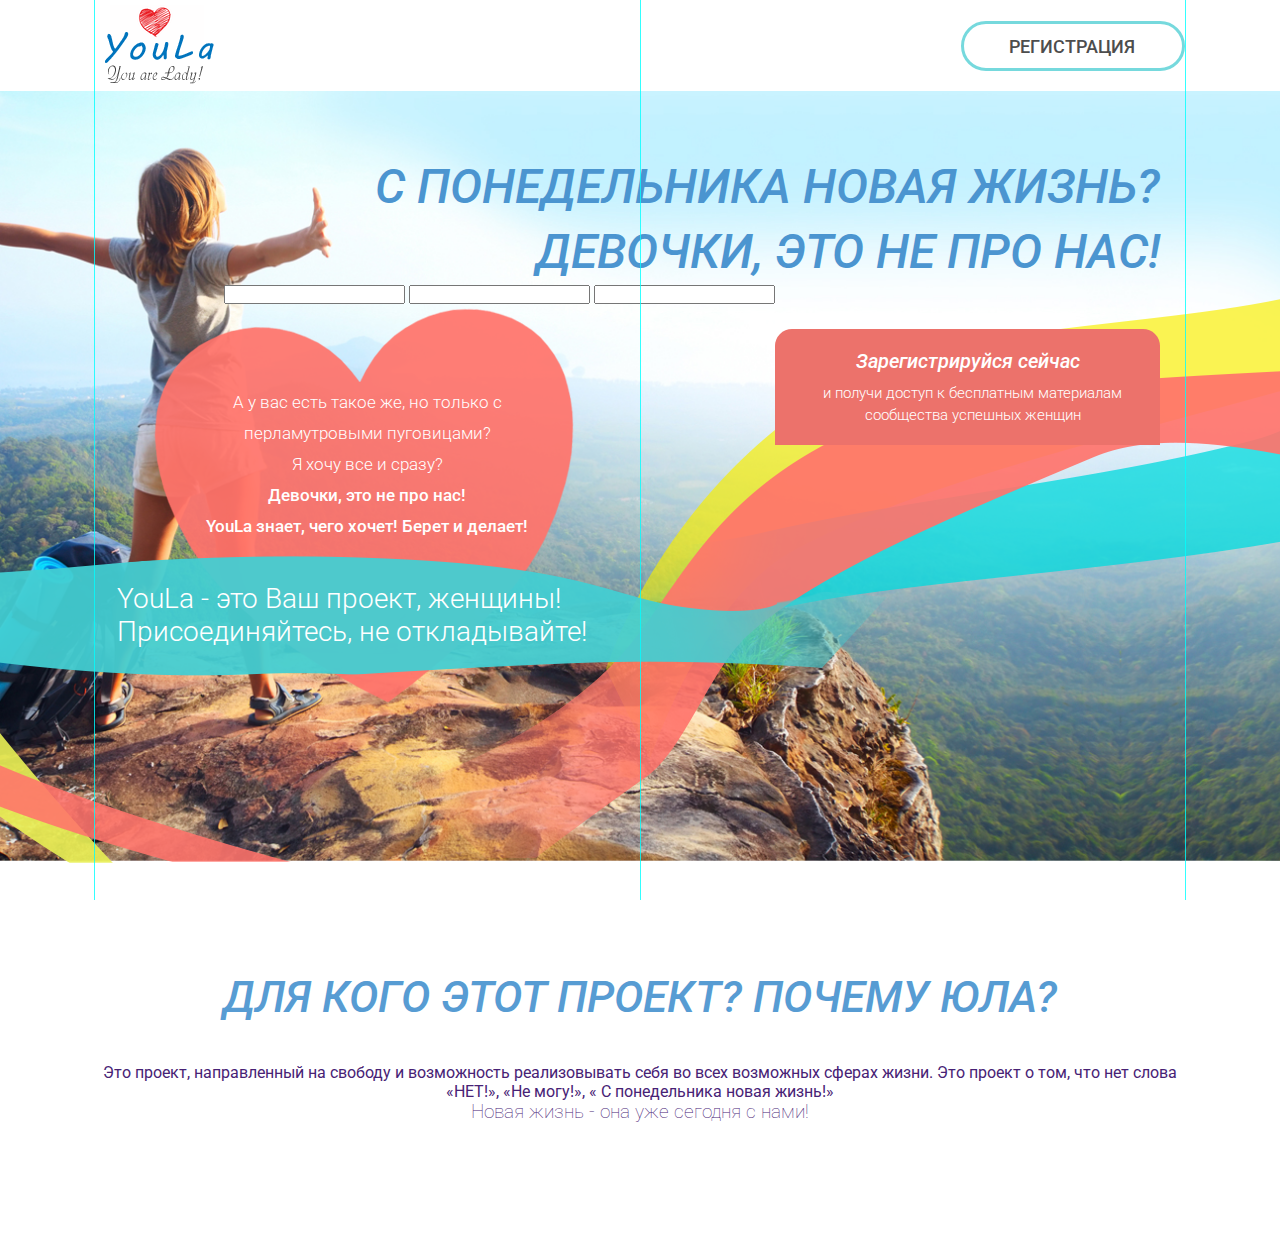
==== index.html @ 0decae71 "Merge branch 'master' of github.com:mikhkita/youla-land" ====
<!DOCTYPE html>
<html>
<head>
	<title></title>
	<meta name="keywords" content=''>
	<meta name="description" content=''>

	<meta http-equiv="Content-Type" content="text/html; charset=utf-8">
	<meta name="viewport" content="width=device-width,minimum-scale=1,maximum-scale=1">
	<link rel="stylesheet" href="css/reset.css" type="text/css">
	<link rel="stylesheet" href="css/jquery.fancybox.css" type="text/css">
	<link rel="stylesheet" href="css/KitAnimate.css" type="text/css">
	<link href='http://fonts.googleapis.com/css?family=Roboto:400italic,700italic,300,700,300italic,400&subset=cyrillic,latin' rel='stylesheet' type='text/css'>
	<link rel="stylesheet" href="css/layout.css" type="text/css">
	<link rel="icon" type="image/vnd.microsoft.icon" href="favicon.ico">

	<meta name="viewport" content="width=1000">

	<script type="text/javascript" src="js/jquery-2.1.1.min.js"></script>
	<script type="text/javascript" src="js/jquery.fancybox.js"></script>
	<script type="text/javascript" src="js/jssor.js"></script>
	<script type="text/javascript" src="js/jssor.slider.js"></script>
	<script type="text/javascript" src="js/TweenMax.min.js"></script>
	<script type="text/javascript" src="js/swipe.js"></script>
	<script type="text/javascript" src="js/carousel.lite.js"></script>
	<script type="text/javascript" src="js/css3-mediaqueries.js"></script>
	<script type="text/javascript" src="js/jquery.maskedinput.min.js"></script>
	<script type="text/javascript" src="js/jquery.validate.min.js"></script>
	<script type="text/javascript" src="js/KitProgress.js"></script>
	<script type="text/javascript" src="js/KitAnimate.js"></script>
	<script type="text/javascript" src="js/device.js"></script>
	<script type="text/javascript" src="js/KitSend.js"></script>
	<script type="text/javascript" src="js/main.js"></script>

</head>
<body>
	<ul class="ps-lines">
		<li class="v" style="margin-left:-546px"></li>
		<li class="v" style="margin-left:545px"></li>
		<li class="v" ></li>
	</ul>
	<div class="b b-0">
		<div class="b-block clearfix">
			<img class="logo left" src="i/logo.png">	
			<a class="button right" href="#">Регистрация</a>			
		</div>
	</div>
	<div class="b b-1">
		<div class="b-block">
			<div class="image">
				<div class="heart">
					<p>
						А у вас есть такое же, но только с 
						перламутровыми пуговицами? <br>
						Я хочу все и сразу? <br>
						<span>Девочки, это не про нас! <br>
						YouLa знает, чего хочет! Берет и делает!</span>
					</p>	
				</div>
				<div class="blue-left clearfix">					
					<h3 class="right">YouLa - это Ваш проект, женщины!
					Присоединяйтесь, не откладывайте!</h3>
				</div>
				<div class="yellow-left"></div>
				<div class="red-left"></div>
				<div class="yellow-right"></div>
				<div class="red-right"></div>
				<div class="blue-right"></div>
			</div>	
			<div class="clearfix context">
				<h2 class="right">С понедельника новая жизнь? 
					Девочки, это не про нас!</h2>
				<div class="reg-head right">
					<h3>Зарегистрируйся сейчас</h3>
					<p>и получи доступ к бесплатным материалам сообщества успешных женщин</p>
				</div>
				<div class="reg-form right">
					<input type="text" plaseholder="">					
					<input type="text" plaseholder="">
					<input type="text" plaseholder="">					
				</div>
			</div>		
		</div>
	</div>
	<div class="b b-2">
		<div class="b-block">
			<h2>Для кого этот проект? Почему Юла?</h2>
			<p>Это проект, направленный на свободу и возможность 
			   реализовывать себя во всех возможных сферах жизни. 
			   Это проект о том, что нет слова «НЕТ!», «Не могу!», 
			   « С понедельника новая жизнь!»
			</p>
			<h3>Новая жизнь - она уже сегодня с нами!</h3>
		</div>
	</div>
	<div class="b b-3">
		<div class="b-block">
			
		</div>
	</div>
	<div class="b b-4">
		<div class="b-block">
			
		</div>
	</div>
	<div class="b b-5">
		<div class="b-block">
			
		</div>
	</div>
	<div class="b b-6">
		<div class="b-block">
			
		</div>
	</div>
	<div class="b b-7">
		<div class="b-block">
			
		</div>
	</div>
	<div class="b b-8">
		<div class="b-block">
			
		</div>
	</div>
	<div class="b b-9">
		<div class="b-block">
			
		</div>
	</div>
<div style="display:none;">
	<div id="b-popup-1">
			<div class="for_all b-popup" >
				<h3>Оставьте заявку</h3>
				<h4>и наши специалисты<br>свяжутся с Вами в ближайшее время</h4>
				<form action="kitsend.php" method="POST" id="b-form-1" data-block="#b-popup-1">
					<div class="b-popup-form">
						<label for="name">Введите Ваше имя</label>
						<input type="text" id="name" name="name" required/>
						<label for="tel">Введите Ваш номер телефона</label>
						<input type="text" id="tel" name="phone" required/>
						<input type="hidden" name="subject" value="Заказ"/>
						<input type="submit" class="ajax b-orange-butt" value="Заказать">
					</div>
				</form>
			</div>
		</div>
		<div id="b-popup-2">
			<div class="b-thanks b-popup">
				<h3>Спасибо!</h3>
				<h4>Ваша заявка успешно отправлена.<br/>Наш менеджер свяжется с Вами в течение часа.</h4>
				<input type="submit" class="b-orange-butt" onclick="$.fancybox.close(); return false;" value="Закрыть">
			</div>
		</div>
		<div id="b-popup-error">
			<div class="b-thanks b-popup">
				<h3>Ошибка отправки!</h3>
				<h4>Приносим свои извинения. Пожалуйста, попробуйте отправить Вашу заявку позже.</h4>
				<input type="submit" class="b-orange-butt" onclick="$.fancybox.close(); return false;" value="Закрыть">
			</div>
		</div>
	</div>
</body>
</html>
---- css/KitAnimate.css ----
.fadeRight,
.fadeLeft,
.fadeIn,
.fadeDown{
	-webkit-transition: all 800ms ease-out;
	   -moz-transition: all 800ms ease-out;
	    -ms-transition: all 800ms ease-out;
	   	 -o-transition: all 800ms ease-out;
			transition: all 800ms ease-out;
}

.fadeRight{
	-webkit-transform: translateX(100px);
	   -moz-transform: translateX(100px);
    	-ms-transform: translateX(100px);
    	 -o-transform: translateX(100px); 
    		transform: translateX(100px);
   	opacity: 0;
}
	.fadeRight-show{
		-webkit-transform: translateX(0px);
		   -moz-transform: translateX(0px);
	    	-ms-transform: translateX(0px);
	    	 -o-transform: translateX(0px); 
	    		transform: translateX(0px);
	    opacity: 1;
	}
.fadeLeft{
	-webkit-transform: translateX(-100px);
	   -moz-transform: translateX(-100px);
    	-ms-transform: translateX(-100px);
    	 -o-transform: translateX(-100px); 
    		transform: translateX(-100px);
   	opacity: 0;
}
	.fadeLeft-show{
		-webkit-transform: translateX(0px);
		   -moz-transform: translateX(0px);
	    	-ms-transform: translateX(0px);
	    	 -o-transform: translateX(0px); 
	    		transform: translateX(0px);
	    opacity: 1;
	}
.fadeDown{
	-webkit-transform: translateY(50px);
	   -moz-transform: translateY(50px);
    	-ms-transform: translateY(50px);
    	 -o-transform: translateY(50px); 
    		transform: translateY(50px);
   	opacity: 0;
}
	.fadeDown-show{
		-webkit-transform: translateY(0px);
		   -moz-transform: translateY(0px);
	    	-ms-transform: translateY(0px);
	    	 -o-transform: translateY(0px); 
	    		transform: translateY(0px);
	    opacity: 1;
	}	
.fadeIn{
   	opacity: 0;
}
	.fadeIn-show{
	    opacity: 1;
	}
.scale{
	-webkit-transition: all 1800ms ease-out;
	   -moz-transition: all 1800ms ease-out;
	    -ms-transition: all 1800ms ease-out;
	   	 -o-transition: all 1800ms ease-out;
			transition: all 1800ms ease-out;
	-webkit-transform: scale(0);
	   -moz-transform: scale(0);
    	-ms-transform: scale(0);
    	 -o-transform: scale(0); 
    		transform: scale(0);
    opacity: 0;
}
	.scale-show{
		-webkit-transform: scale(1);
		   -moz-transform: scale(1);
	    	-ms-transform: scale(1);
	    	 -o-transform: scale(1); 
	    		transform: scale(1);
	    opacity: 1;
	}


/*Кастомные анимации*/
.procAnim-1 .b-proc-high,
.procAnim-2 .b-proc-high,
.procAnim-3 .b-proc-high{
	-webkit-transition: all 1000ms linear;
	   -moz-transition: all 1000ms linear;
	    -ms-transition: all 1000ms linear;
	   	 -o-transition: all 1000ms linear;
			transition: all 1000ms linear;
}
.procAnim-1 .b-proc-high{
	height: 0px;
}
	.procAnim-1-show .b-proc-high{
		height: 80px;
	}
.procAnim-2 .b-proc-high{
	height: 0px;
}
	.procAnim-2-show .b-proc-high{
		height: 120px;
	}
.procAnim-3 .b-proc-high{
	height: 0px;
}
	.procAnim-3-show .b-proc-high{
		height: 210px;
	}
---- css/layout.css ----
html,
body {
	position: relative;
}
body {
	min-width: 1100px;
	text-align: center;
	font-family: 'Roboto';
	overflow-x: hidden;
	color: #472275;
}
a{
	text-decoration: none;
	color: #472275;
}
li{
	list-style: none;
}
h1,h2,h3,h4,h5,h6{
	font-weight: 100;
}
label.error{
	display: none !important;
}
input.error,textarea.error{
	background-color: #FFCECE !important;
	box-shadow: 0 1px 2px rgba(180, 14, 14, 0.57);
}
.ps-lines{

}
	.ps-lines li.v{
		position: fixed;
		left: 50%;
		height: 100%;
		width: 1px;
		top: 0px;
		background-color: #00ffff;
		opacity: 0.8;
		z-index: 9999;
	}
	.ps-lines li.g{
		position: absolute;
		left: 0px;
		width: 100%;
		height: 1px;
		background-color: #00ffff;
		opacity: 0.8;
		z-index: 9999;
	}
.fancybox-inner{
	overflow: visible !important;
}
.bold{
	font-family: 'PFM';
}
.underline{
	text-decoration: underline;
}
.white{
	color: #FFF;
}
.b{
	position: relative;
}
.b-block{
	position: relative;
	width: 1090px;
	display: inline-block;

}
.b-absolute{
	position: absolute;
	top: 0px;
	left: 50%;
	margin-left: -500px;
}
input::-webkit-input-placeholder {
	color: #434343;
}
input:-moz-placeholder {
	color: #434343;
}
.b-orange-butt{

}
	.b-orange-butt:hover{
		
	}

.b-0{
	position: relative;
}
	
	.b-0 .logo{
  		padding: 5px 5px 3px 10px;
	}

	.b-0 a{
		border: 3px solid #76d9dd;
		margin-top: 21px;	
		font-family: "Roboto";
		color: #4d4d4d;
	}

	.button{
		text-transform: uppercase;
		font-size: 18px;
		font-weight: 500;
		border-radius: 45px;
		display: inline-block;		
		padding: 12px 47px 11px 45px;

	}

.b-1{
	position: relative;
	background: url('../i/back-1.jpg') 50%;
	background-size: cover;
	min-height: 770px;
}

	.b-1 .image{
		position: relative;
	}

		.b-1 .image .heart{
			background-image: url("../i/heart.png");
			width: 421px;
			height: 395px;
			position: absolute;
	  		left: 58px;
	  		top: 202px;
	  		z-index: 10;
		}

			.b-1 .image .heart p{
				margin-top: 79px;
	  			margin-left: 49px;
				font-family: "Roboto";
				font-weight: 300;
				font-size: 17px;
				text-align: center;
				width: 330px;
				color: #ffffff;
				line-height: 31px;
			}
	
			.b-1 .image .heart span{
				font-weight: 500;
			}


		.b-1 .image .blue-left{
			background-image: url('../i/b-1/blue-1.png');
			width: 1212px;
			height: 154px;
			position: absolute;
  			left: -420px;
  			top: 416px;
  			z-index: 100;
		}

			.b-1 .image .blue-left h3{
				font-family: "Roboto";
				font-size: 28px;
				font-weight: 300;
				color: #fff;
				text-align: left;
				margin-top: 60px;
				margin-right: 280px;
				width: 490px;
			}

		.b-1 .image .yellow-left{
			background-image: url('../i/b-1/yellow-1.png');
			position: absolute;
			width: 437px;
			height: 468px;
			top: 289px;
  			left: -419px;
  			z-index: 150;
		}

		.b-1 .image .red-left{
			background-image: url('../i/b-1/red-1.png');
			position: absolute;
			width: 615px;
			height: 356px;
			z-index: 200;
			top: 400px;
  			left: -419px;
		}

		.b-1 .image .yellow-right{
			background-image: url('../i/b-1/yellow-2.png');
			position: absolute;
			width: 996px;
			height: 648px;
			top: 5px;
  			left: 511px;
  			z-index: 20;
		}

		.b-1 .image .red-right{
			background-image: url('../i/b-1/red-2.png');
			position: absolute;
			width: 1192px;
			height: 524px;
			z-index: 30;
  			top: 228px;
  			left: 316px;
		}

		.b-1 .image .blue-right{
			background-image: url('../i/b-1/blue-2.png');
			position: absolute;
			width: 1070px;
			height: 313px;
  			left: 432px;
  			top: 200px;
  			z-index: 25;
		}

	.b-1 .context{
		z-index: 1000;
		position: absolute;
		width: 1080px;
	}

		.b-1 .context h2{
			font-family: "Roboto";
			font-style: italic;
			font-weight: 500;
			font-size: 48px;
			text-transform: uppercase;
			margin-top: 48px;
			margin-right: 15px;
			line-height: 65px;
			width: 795px;
			color: #4b95d0;
			text-align: right;
		}

	.b-1 .reg-head{
		width: 385px;
		margin-top: 45px;
		text-align: center;
		margin-right: 15px;
		border-radius: 17px 17px 0px 0px;
		background-color: #ec726b;
	}

		.b-1 .reg-head h3{
			font-family: "Roboto";
			font-weight: 500;
			font-style: italic;
			font-size: 20px;
			margin-top: 20px;
			margin-bottom: 9px;
			color: #fff;
		}

		.b-1 .reg-head p{
			font-family: "Roboto";
			font-size: 15px;
			font-weight: 300;
			line-height: 22px;
			text-align: center;
			width: 335px;
			margin-left: 30px;
			margin-bottom: 19px;
			color: #fff;
		}
	

.b-2{
	text-align: center;
}

	.b-2 h2{
		margin-top: 110px;
		margin-bottom: 40px;
		font-size: 44px;
		font-family: "Roboto";
		font-style: italic;
		font-weight: 500;
		color: #579cd3;
		text-transform: uppercase;
	}
	
@media screen and (max-width: 1250px){
	
}
@media screen and (max-width: 1020px){

}
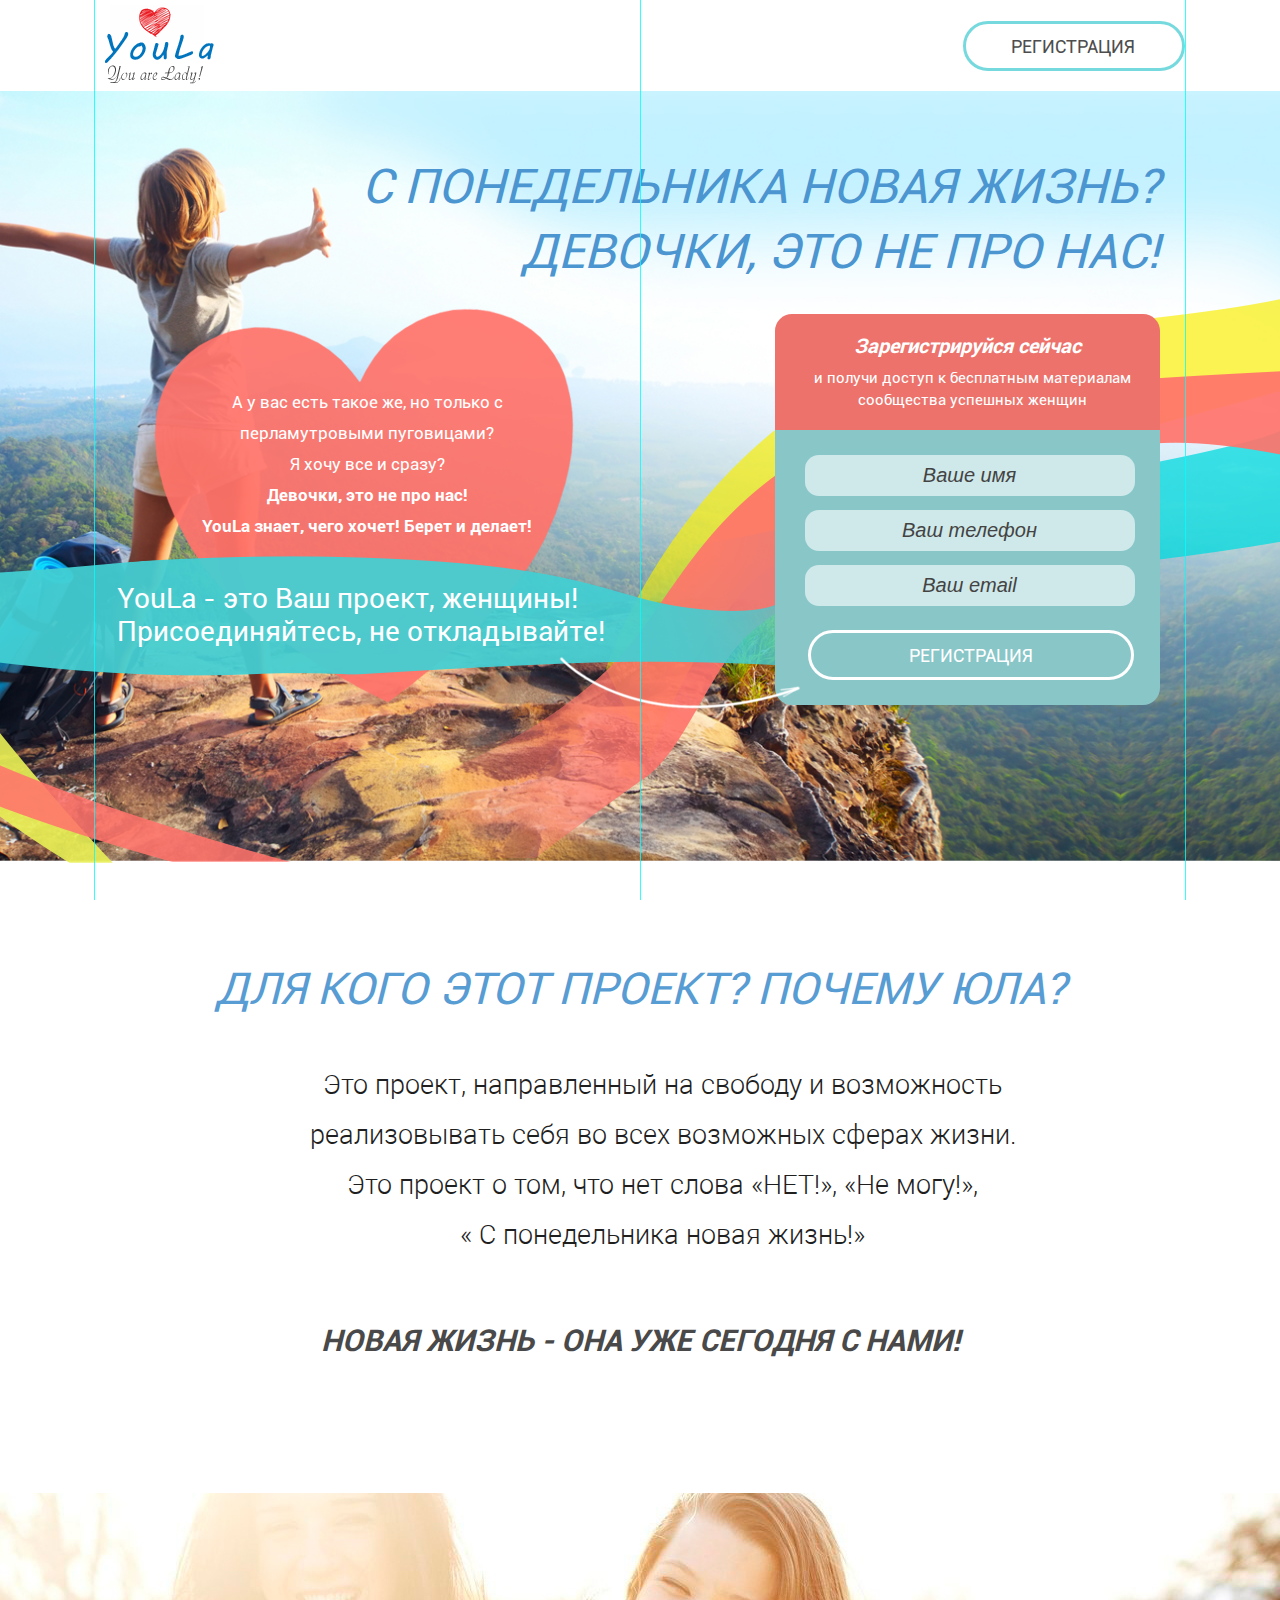
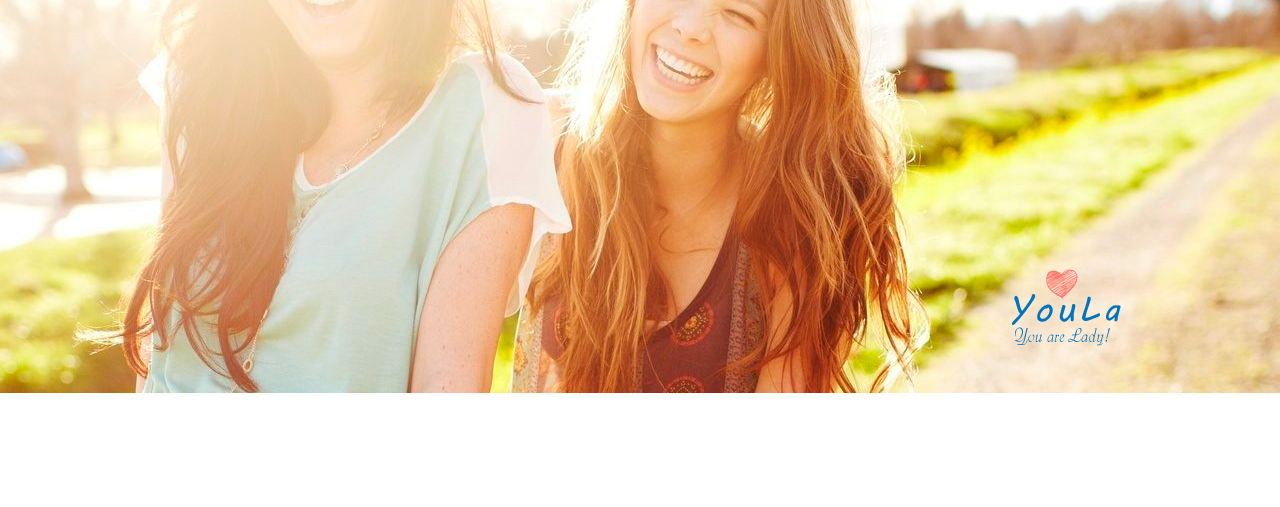
==== commit fe3925de: "1-2 block" ====
--- a/index.html
+++ b/index.html
@@ -70,14 +70,18 @@
 			<div class="clearfix context">
 				<h2 class="right">С понедельника новая жизнь? 
 					Девочки, это не про нас!</h2>
-				<div class="reg-head right">
-					<h3>Зарегистрируйся сейчас</h3>
-					<p>и получи доступ к бесплатным материалам сообщества успешных женщин</p>
-				</div>
-				<div class="reg-form right">
-					<input type="text" plaseholder="">					
-					<input type="text" plaseholder="">
-					<input type="text" plaseholder="">					
+				<div class="right">
+					<div class="reg-head">
+						<h3>Зарегистрируйся сейчас</h3>
+						<p>и получи доступ к бесплатным материалам сообщества успешных женщин</p>
+					</div>
+					<div class="reg-form">
+						<input type="text" placeholder="Ваше имя">					
+						<input type="text" placeholder="Ваш телефон">
+						<input type="text" placeholder="Ваш email">
+						<a class="button" href="#">Регистрация</a>					
+					</div>
+					<img class="arrow righr" src="i/arrow-1.png">
 				</div>
 			</div>		
 		</div>
@@ -87,15 +91,15 @@
 			<h2>Для кого этот проект? Почему Юла?</h2>
 			<p>Это проект, направленный на свободу и возможность 
 			   реализовывать себя во всех возможных сферах жизни. 
-			   Это проект о том, что нет слова «НЕТ!», «Не могу!», 
+			   Это проект о том, что нет слова «НЕТ!», «Не могу!», <br>
 			   « С понедельника новая жизнь!»
 			</p>
 			<h3>Новая жизнь - она уже сегодня с нами!</h3>
 		</div>
 	</div>
 	<div class="b b-3">
-		<div class="b-block">
-			
+		<div class="b-block clearfix">
+			<img class="right" src="i/logo_mod.png">
 		</div>
 	</div>
 	<div class="b b-4">
--- a/css/layout.css
+++ b/css/layout.css
@@ -1,3 +1,40 @@
+
+
+@font-face {
+    font-family: 'roboto-bold';
+    src: url('../fonts/roboto-bold.eot');
+    src: url('../fonts/roboto-bold.eot?#iefix') format('embedded-opentype'),
+         url('../fonts/roboto-bold.woff2') format('woff2'),
+         url('../fonts/roboto-bold.woff') format('woff'),
+         url('../fonts/roboto-bold.ttf') format('truetype'),
+         url('../fonts/roboto-bold.svg#roboto-bold') format('svg');
+    font-weight: normal;
+    font-style: normal;
+}
+
+@font-face {
+    font-family: 'roboto-light';
+    src: url('../fonts/roboto-light.eot');
+    src: url('../fonts/roboto-light.eot?#iefix') format('embedded-opentype'),
+         url('../fonts/roboto-light.woff2') format('woff2'),
+         url('../fonts/roboto-light.woff') format('woff'),
+         url('../fonts/roboto-light.ttf') format('truetype'),
+         url('../fonts/roboto-light.svg#roboto-light') format('svg');
+    font-weight: normal;
+    font-style: normal;
+}
+
+@font-face {
+    font-family: 'roboto-regular';
+    src: url('../fonts/roboto-regular.eot');
+    src: url('../fonts/roboto-regular.eot?#iefix') format('embedded-opentype'),
+         url('../fonts/roboto-regular.woff2') format('woff2'),
+         url('../fonts/roboto-regular.woff') format('woff'),
+         url('../fonts/roboto-regular.ttf') format('truetype'),
+         url('../fonts/roboto-regular.svg#roboto-regular') format('svg');
+    font-weight: normal;
+    font-style: normal;
+}
 
 html,
 body {
@@ -6,7 +43,7 @@
 body {
 	min-width: 1100px;
 	text-align: center;
-	font-family: 'Roboto';
+	font-family: 'roboto-regular';
 	overflow-x: hidden;
 	color: #472275;
 }
@@ -53,7 +90,7 @@
 	overflow: visible !important;
 }
 .bold{
-	font-family: 'PFM';
+	font-family: 'roboto-bold';
 }
 .underline{
 	text-decoration: underline;
@@ -100,14 +137,21 @@
 	.b-0 a{
 		border: 3px solid #76d9dd;
 		margin-top: 21px;	
-		font-family: "Roboto";
 		color: #4d4d4d;
+	}
+
+	.b-0 a:hover{
+		border: 3px solid #a272b8;
+		color: #a272b8;
+	}
+
+	.b-0 a:active{
+		margin-top: 23px;
 	}
 
 	.button{
 		text-transform: uppercase;
 		font-size: 18px;
-		font-weight: 500;
 		border-radius: 45px;
 		display: inline-block;		
 		padding: 12px 47px 11px 45px;
@@ -138,8 +182,6 @@
 			.b-1 .image .heart p{
 				margin-top: 79px;
 	  			margin-left: 49px;
-				font-family: "Roboto";
-				font-weight: 300;
 				font-size: 17px;
 				text-align: center;
 				width: 330px;
@@ -148,7 +190,7 @@
 			}
 	
 			.b-1 .image .heart span{
-				font-weight: 500;
+				font-family: "roboto-bold"
 			}
 
 
@@ -163,9 +205,7 @@
 		}
 
 			.b-1 .image .blue-left h3{
-				font-family: "Roboto";
 				font-size: 28px;
-				font-weight: 300;
 				color: #fff;
 				text-align: left;
 				margin-top: 60px;
@@ -230,65 +270,148 @@
 	}
 
 		.b-1 .context h2{
-			font-family: "Roboto";
 			font-style: italic;
-			font-weight: 500;
 			font-size: 48px;
 			text-transform: uppercase;
 			margin-top: 48px;
 			margin-right: 15px;
 			line-height: 65px;
-			width: 795px;
+			width: 799px;
 			color: #4b95d0;
 			text-align: right;
 		}
 
-	.b-1 .reg-head{
-		width: 385px;
-		margin-top: 45px;
-		text-align: center;
-		margin-right: 15px;
-		border-radius: 17px 17px 0px 0px;
-		background-color: #ec726b;
-	}
-
-		.b-1 .reg-head h3{
-			font-family: "Roboto";
-			font-weight: 500;
-			font-style: italic;
-			font-size: 20px;
-			margin-top: 20px;
-			margin-bottom: 9px;
-			color: #fff;
-		}
-
-		.b-1 .reg-head p{
-			font-family: "Roboto";
-			font-size: 15px;
-			font-weight: 300;
-			line-height: 22px;
+		.b-1 .context .reg-head{
+			width: 385px;
+			margin-top: 30px;
 			text-align: center;
-			width: 335px;
-			margin-left: 30px;
-			margin-bottom: 19px;
-			color: #fff;
-		}
-	
+			margin-right: 15px;
+			border-radius: 17px 17px 0px 0px;
+			background-color: #ec726b;
+		}
+	
+			.b-1 .context .reg-head h3{
+				font-family: "roboto-bold";
+				font-style: italic;
+				font-size: 20px;
+				padding-top: 20px;
+				margin-bottom: 9px;
+				color: #fff;
+			}
+	
+			.b-1 .context .reg-head p{
+				font-size: 15px;
+				line-height: 22px;
+				text-align: center;
+				width: 335px;
+				margin-left: 30px;
+				padding-bottom: 19px;
+				color: #fff;
+			}
+	
+		.b-1 .context .reg-form{
+			border-radius: 0px 0px 17px 17px;
+			width: 385px;
+			margin-right: 15px;
+			background-color: #88c6c8;
+		}
+	
+			.b-1 .context .reg-form a{
+				border: 3px solid #fff;
+				margin-top: 10px;	
+				color: #fff;
+				margin-left: 7px;
+				margin-bottom: 25px;
+				padding-left: 98px;
+				padding-right: 98px;
+			}
+
+			.b-1 .context .reg-form a:hover{
+					border: 3px solid #f0837a;
+					color: #f0837a;
+			}
+
+			.b-1 .context .reg-form a:active{
+				margin-top: 12px;
+				margin-bottom: 23px;
+			}
+
+
+	
+			.b-1 .context .reg-form input[type="text"]{
+				margin-left: 4px;
+				border-radius: 14px;
+				text-align: center;
+				font-size: 20px;
+				font-weight: 300;
+				color: #2d2d2d;
+				font-style: italic;
+				background-color: #cfe8e9;
+				width: 320px;
+				height: 31px;
+				padding: 5px;
+				border: none;
+				margin-bottom: 14px;
+			}
+	
+			.b-1 .context .reg-form input[type="text"]:first-child{
+				margin-top: 25px;
+			}
+
+		.b-1 .context .arrow{
+  			position: absolute;
+  			right: 374px;
+  			top: 550px;
+		}
+		
 
 .b-2{
 	text-align: center;
 }
 
 	.b-2 h2{
-		margin-top: 110px;
-		margin-bottom: 40px;
+		margin-top: 102px;
+		margin-bottom: 44px;
 		font-size: 44px;
-		font-family: "Roboto";
 		font-style: italic;
 		font-weight: 500;
 		color: #579cd3;
 		text-transform: uppercase;
 	}
+
+	.b-2 p{
+		width: 715px;
+		line-height: 50px;
+		text-align: center;
+		color: #1f1f1f;
+		font-family: "roboto-light";
+		margin-left: 210px;
+		font-size: 27px;
+	}
+
+	.b-2 h3{
+		font-family: "roboto-bold";
+		text-transform: uppercase;
+		font-style: italic;
+		font-size: 30px;
+		text-align: center;
+		margin-top: 64px;
+		margin-bottom: 135px;
+		color: #494949;
+	}
+
+.b-3{
+	background: url('../i/back-2.jpg') 50%;
+	background-size: cover;
+	min-height: 500px
+}
+
+	.b-3 img{
+		margin-top: 374px;
+		margin-right: 64px;
+	}
+
+
 	
 @media screen and (max-width: 1250px){
 	
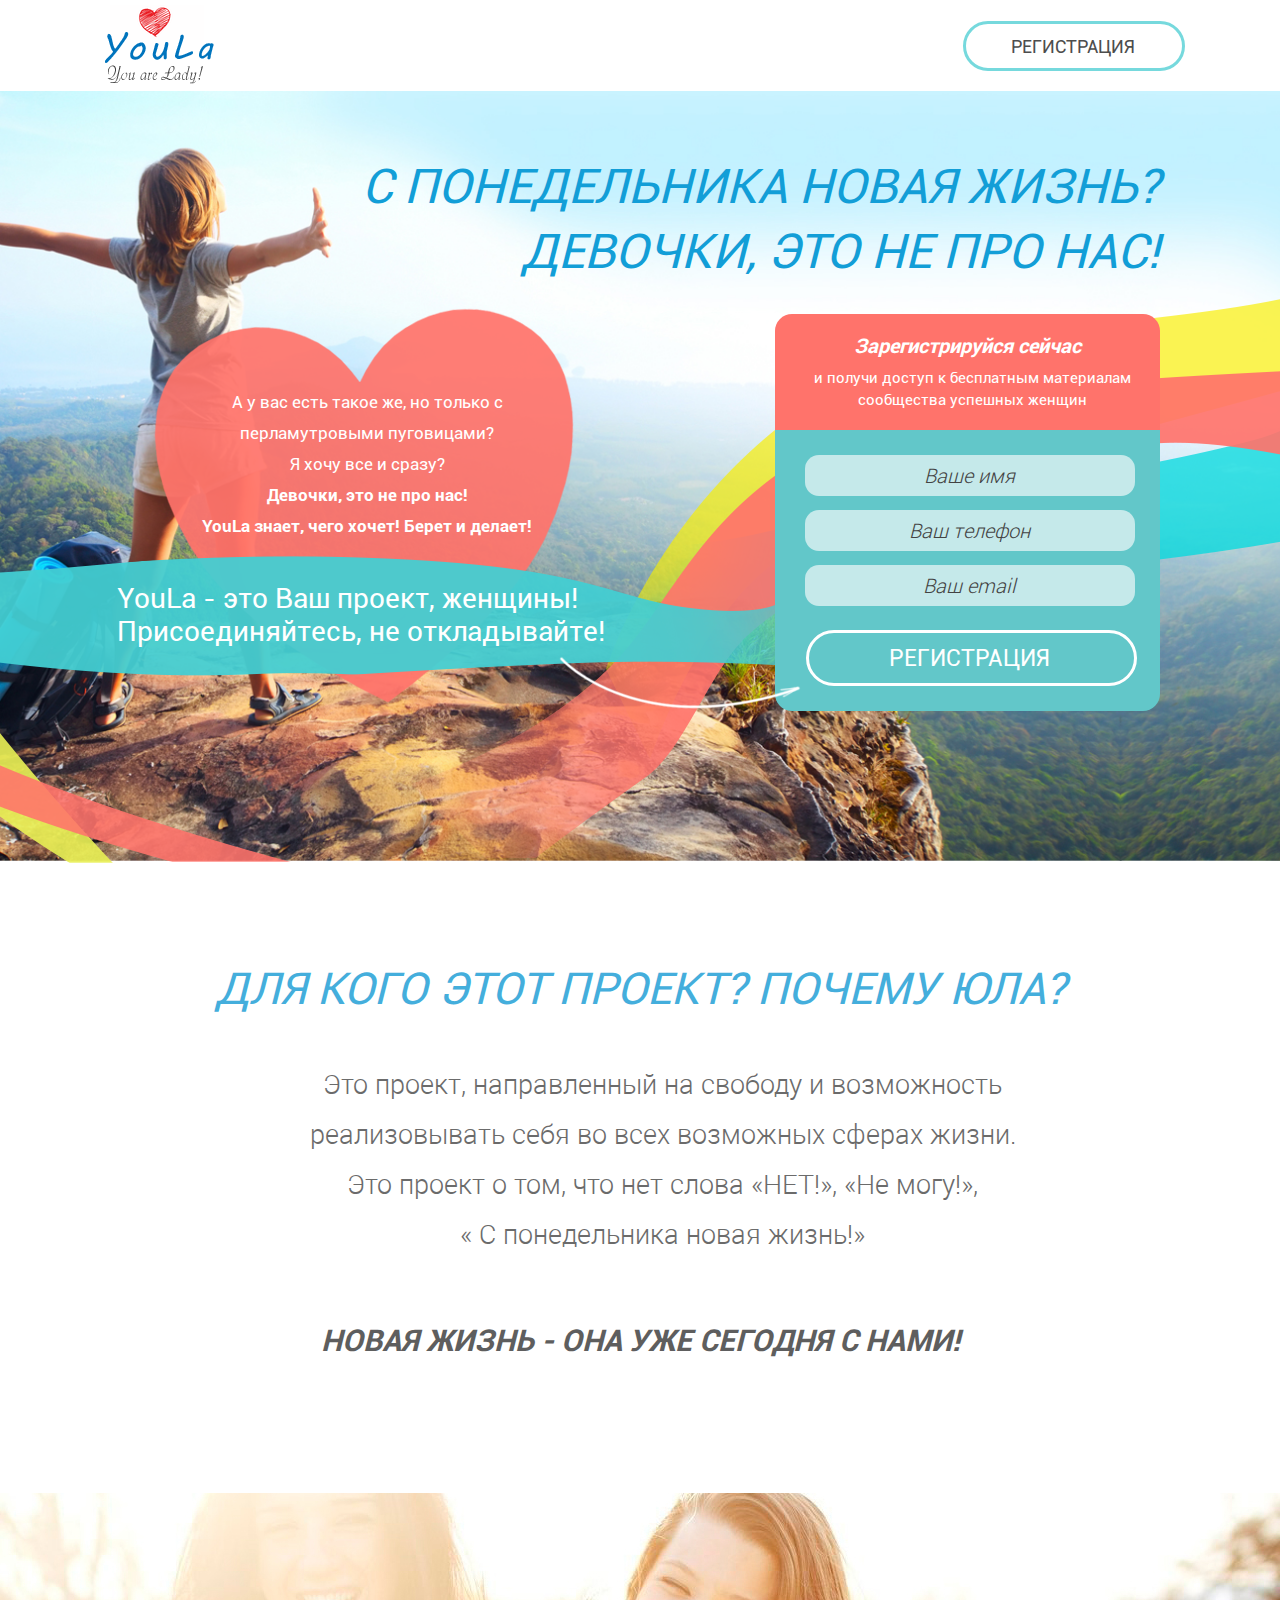
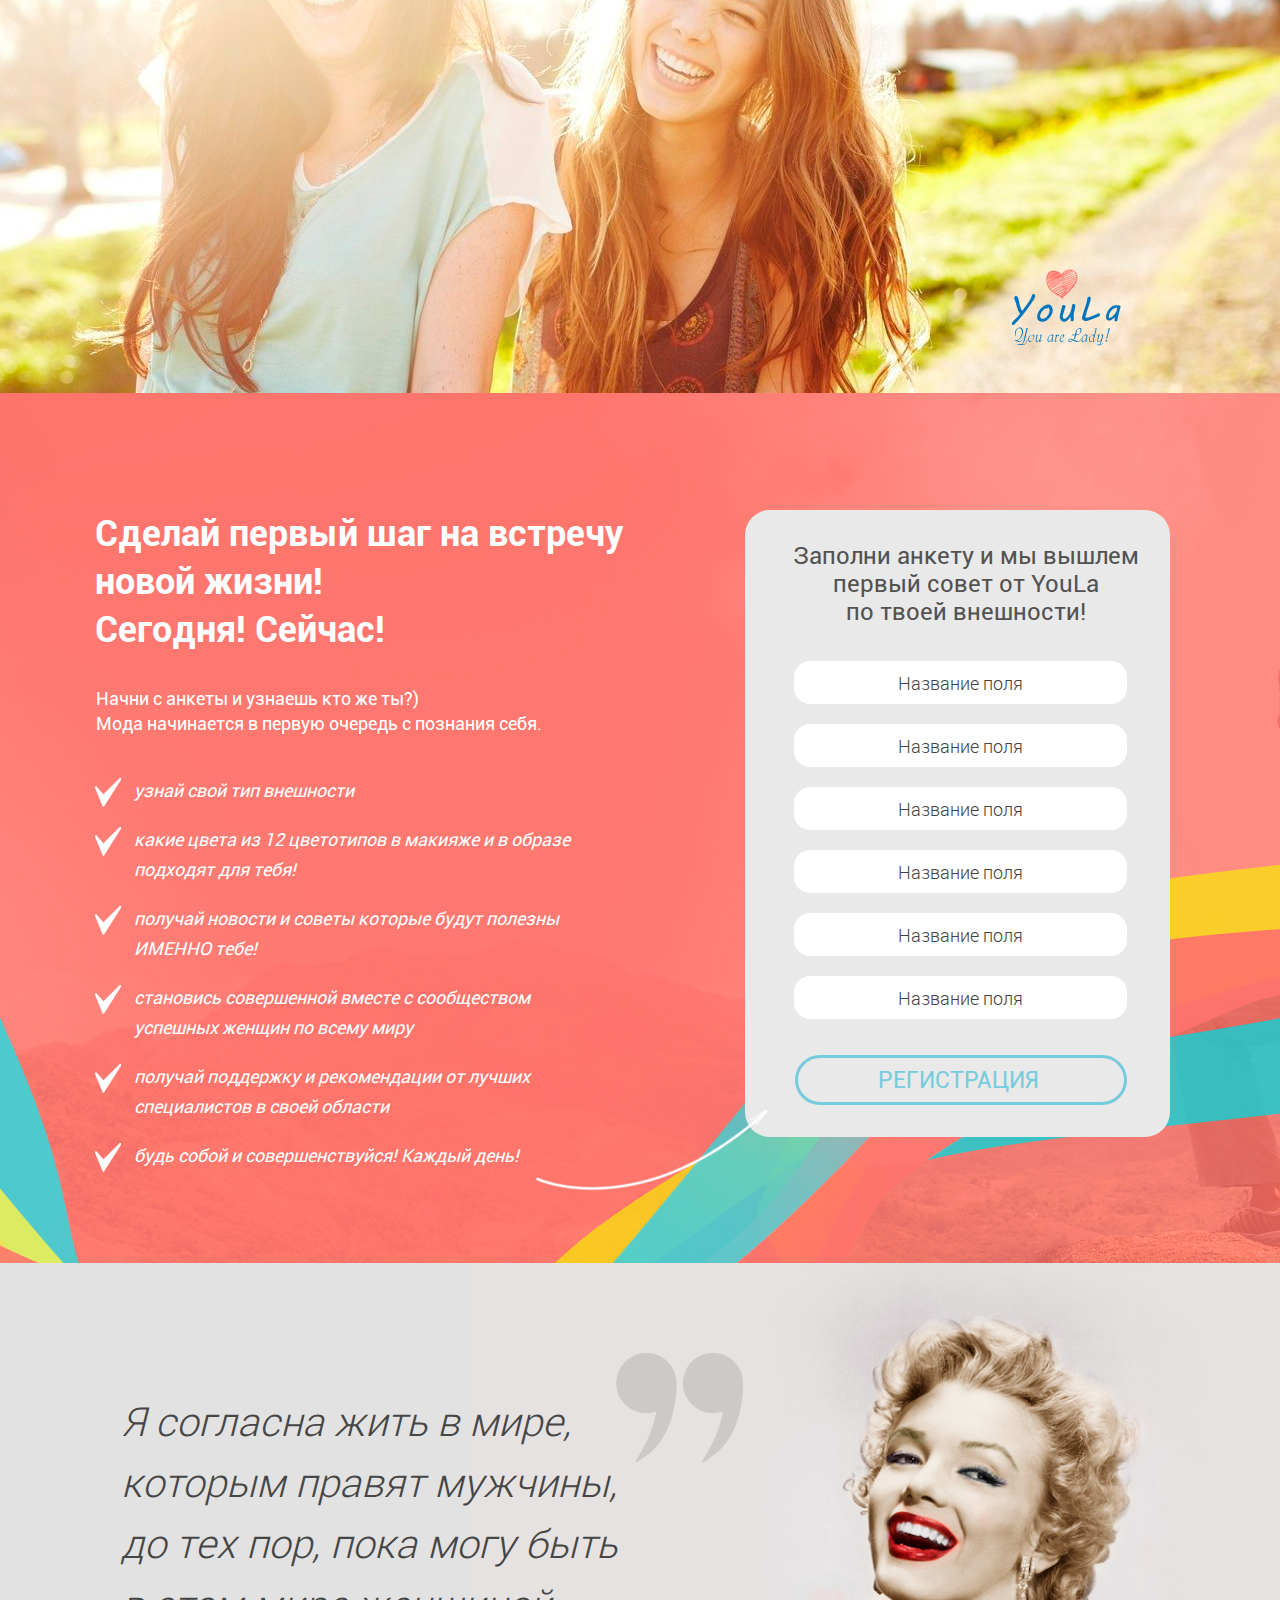
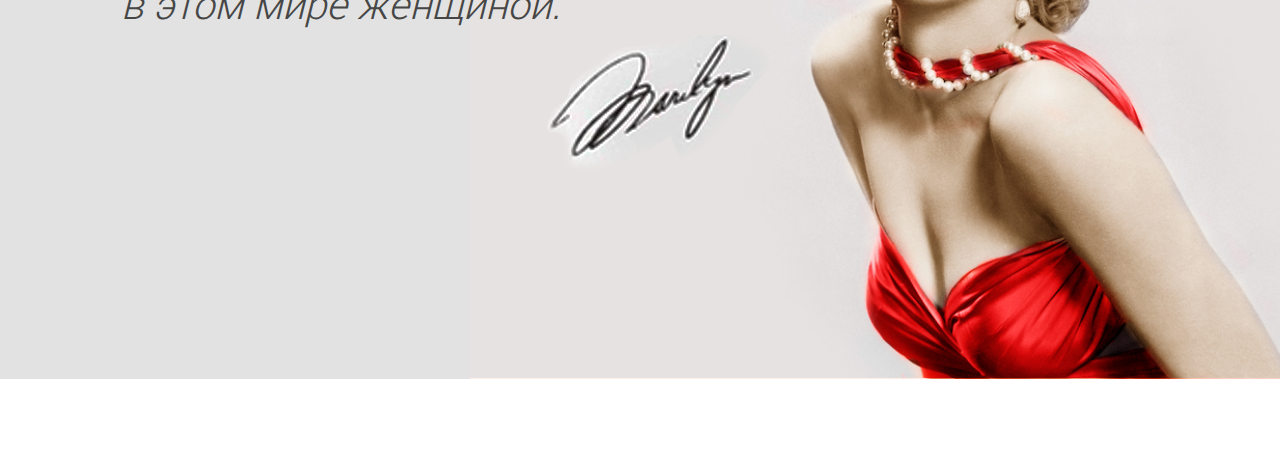
==== commit 1ff5f250: "challenge complited" ====
--- a/index.html
+++ b/index.html
@@ -34,11 +34,6 @@
 
 </head>
 <body>
-	<ul class="ps-lines">
-		<li class="v" style="margin-left:-546px"></li>
-		<li class="v" style="margin-left:545px"></li>
-		<li class="v" ></li>
-	</ul>
 	<div class="b b-0">
 		<div class="b-block clearfix">
 			<img class="logo left" src="i/logo.png">	
@@ -104,12 +99,55 @@
 	</div>
 	<div class="b b-4">
 		<div class="b-block">
-			
+			<img class="lines" src="i/pattern.png">
+			<div class="content clearfix">
+				<div class="left">
+					<h2>Сделай первый шаг на встречу новой жизни!<br>
+						Сегодня! Сейчас!
+					</h2>
+					<h3>
+						Начни с анкеты и узнаешь кто же ты?)<br>
+						Мода начинается в первую очередь с познания себя.
+					</h3>
+					<ul>
+						<li>узнай свой тип внешности</li>					
+						<li>какие цвета из 12 цветотипов в макияже  и в образе 
+							подходят для тебя!</li>
+						<li>получай новости и советы которые будут полезны 
+							ИМЕННО тебе!</li>
+						<li>становись совершенной вместе с сообществом 
+							успешных женщин по всему миру</li>
+						<li>получай поддержку и рекомендации от лучших 
+							специалистов в своей области</li>
+						<li>будь собой и совершенствуйся! Каждый день!</li>					
+					</ul>
+				</div>
+				<div class="right">
+					<h4>Заполни анкету и мы вышлем <br> первый совет от YouLa <br>
+						по твоей внешности!
+					</h4>
+						<input type="text" placeholder="Название поля">
+						<input type="text" placeholder="Название поля">
+						<input type="text" placeholder="Название поля">
+						<input type="text" placeholder="Название поля">
+						<input type="text" placeholder="Название поля">
+						<input type="text" placeholder="Название поля">	
+						<a class="button" href="#">Регистрация</a>		
+						<img class="arrow-2" src="i/arrow-2.png">	
+				</div>
+			</div>
 		</div>
 	</div>
 	<div class="b b-5">
 		<div class="b-block">
-			
+			<img class="qoutes" src="i/qoute.png">
+			<img class="paint" src="i/paint.png">
+			<p>
+				Я согласна жить в мире, 
+				которым правят мужчины, 
+				до тех пор, пока могу быть
+				в этом мире женщиной.
+			</p>
 		</div>
 	</div>
 	<div class="b b-6">
--- a/css/layout.css
+++ b/css/layout.css
@@ -145,10 +145,6 @@
 		color: #a272b8;
 	}
 
-	.b-0 a:active{
-		margin-top: 23px;
-	}
-
 	.button{
 		text-transform: uppercase;
 		font-size: 18px;
@@ -277,7 +273,7 @@
 			margin-right: 15px;
 			line-height: 65px;
 			width: 799px;
-			color: #4b95d0;
+			color: #129ed7;
 			text-align: right;
 		}
 
@@ -287,7 +283,7 @@
 			text-align: center;
 			margin-right: 15px;
 			border-radius: 17px 17px 0px 0px;
-			background-color: #ec726b;
+			background-color: #ff736b;
 		}
 	
 			.b-1 .context .reg-head h3{
@@ -313,40 +309,35 @@
 			border-radius: 0px 0px 17px 17px;
 			width: 385px;
 			margin-right: 15px;
-			background-color: #88c6c8;
+			background-color: #62c7c9;
 		}
 	
 			.b-1 .context .reg-form a{
 				border: 3px solid #fff;
 				margin-top: 10px;	
+				font-size: 23px;
 				color: #fff;
 				margin-left: 7px;
 				margin-bottom: 25px;
-				padding-left: 98px;
-				padding-right: 98px;
+				padding-left: 80px;
+				padding-right: 84px;
 			}
 
 			.b-1 .context .reg-form a:hover{
 					border: 3px solid #f0837a;
 					color: #f0837a;
 			}
-
-			.b-1 .context .reg-form a:active{
-				margin-top: 12px;
-				margin-bottom: 23px;
-			}
-
-
 	
 			.b-1 .context .reg-form input[type="text"]{
 				margin-left: 4px;
+				font-family: "roboto-light";
 				border-radius: 14px;
 				text-align: center;
 				font-size: 20px;
 				font-weight: 300;
-				color: #2d2d2d;
+				color: #2b2b2b;
 				font-style: italic;
-				background-color: #cfe8e9;
+				background-color: #c5e9ea;
 				width: 320px;
 				height: 31px;
 				padding: 5px;
@@ -375,7 +366,7 @@
 		font-size: 44px;
 		font-style: italic;
 		font-weight: 500;
-		color: #579cd3;
+		color: #44aedc;
 		text-transform: uppercase;
 	}
 
@@ -383,7 +374,7 @@
 		width: 715px;
 		line-height: 50px;
 		text-align: center;
-		color: #1f1f1f;
+		color: #6b6b6b;
 		font-family: "roboto-light";
 		margin-left: 210px;
 		font-size: 27px;
@@ -397,13 +388,14 @@
 		text-align: center;
 		margin-top: 64px;
 		margin-bottom: 135px;
-		color: #494949;
+		color: #5e5e5e;
 	}
 
 .b-3{
 	background: url('../i/back-2.jpg') 50%;
 	background-size: cover;
-	min-height: 500px
+	min-height: 500px;
+
 }
 
 	.b-3 img{
@@ -411,8 +403,166 @@
 		margin-right: 64px;
 	}
 
-
-	
+.b-4{
+	background: url('../i/back-3.jpg') 50%;
+	background-size: cover;
+	position: relative;
+	min-height: 870px;
+
+}
+
+	.b-4 .lines{
+		position: absolute;
+  		left: -405px;
+  		top: -62px;
+  		z-index: 10;
+	}
+
+	.b-4 .content{
+		position: absolute;
+		z-index: 100;
+		width: 1090px;
+	}
+
+	.b-4 .left{
+
+	}
+
+		.b-4 .left h2{
+			font-family: "roboto-bold";
+			color: #fff;
+			width: 540px;
+			font-size: 36px;
+			margin-top: 102px;
+			line-height: 48px;
+			margin-bottom: 32px;
+			text-align: left;
+		}
+
+		.b-4 .left h3{
+			margin-left: 1px;
+			color: #fff;
+			font-size: 18px;
+			text-align: left;
+			line-height: 25px;
+			width: 460px;
+			margin-bottom: 40px;
+		}
+
+		.b-4 .left ul{
+			font-size: 18px;
+			font-style: italic;
+			color: #fff;
+			margin-bottom: 100px;
+		}
+
+			.b-4 .left li{
+				width: 490px;
+				margin-top: 15px;
+				margin-bottom: 19px;
+				line-height: 30px;
+				text-align: left;
+			}
+
+			.b-4 .left li:before{
+				display: block;
+  				float: left;
+  				padding-top: 2px;
+  				padding-right: 10px;
+  				content: url('../i/check.png');
+  				width: 29px;
+  				height: 29px;
+			}
+
+		.b-4 .right{
+			border-radius: 25px;
+			background-color: #e9e9e9;
+			width: 425px;
+			margin-right: 15px;
+			margin-top: 102px;
+		}
+
+			.b-4 .right h4{
+				font-size: 24px;
+				color: #525252;
+				text-align: center;
+				width: 350px;
+				margin-top: 32px;
+				margin-left: 46px;
+				margin-bottom: 35px;
+			}
+
+			.b-4 .right input[type="text"]{
+				margin-left: 5px;
+  				border-radius: 16px;
+  				text-align: center;
+  				font-size: 18px;
+  				font-family: "roboto-light";
+  				color: #131313;
+  				background-color: #fff;
+  				width: 323px;
+  				height: 33px;
+  				padding: 5px;
+  				border: none;
+  				margin-bottom: 20px;
+			}
+
+			.b-4 .right a{
+				border: 3px solid #76cbdd;
+				margin-top: 10px;	
+				color: #76cbdd;
+				font-size: 23px;
+				margin-left: 7px;
+				margin-bottom: 32px;
+				padding-left: 80px;
+				padding-right: 85px;
+				margin-top: 16px;
+				padding-top: 9px;
+				padding-bottom: 8px;
+			}
+
+			.b-4 .right a:hover{
+				border: 3px solid #f0837a;
+				color: #f0837a;
+			}
+
+			.b-4 .right .arrow-2{
+				position: absolute;
+				right: 416px;
+  				top: 701px;
+			}
+
+.b-5{
+	background: url('../i/back-4.jpg') 50%;
+	background-size: cover;
+	position: relative;
+}
+
+	.b-5 .qoutes{
+		position: absolute;
+		top: 90px;
+  		left: 521px;
+	}
+
+	.b-5 .paint{
+		position: absolute;
+		top: 372px;
+ 		left: 452px;
+	}
+
+	.b-5 p{
+		font-family: "roboto-light";
+		font-style: italic;
+		font-size: 40px;
+		text-align: left;
+		width: 500px;
+		margin-left: 26px;
+		margin-top: 128px;
+		margin-bottom: 344px;
+		line-height: 61px;
+		color: #464646;
+	}
+
 @media screen and (max-width: 1250px){
 	
 }
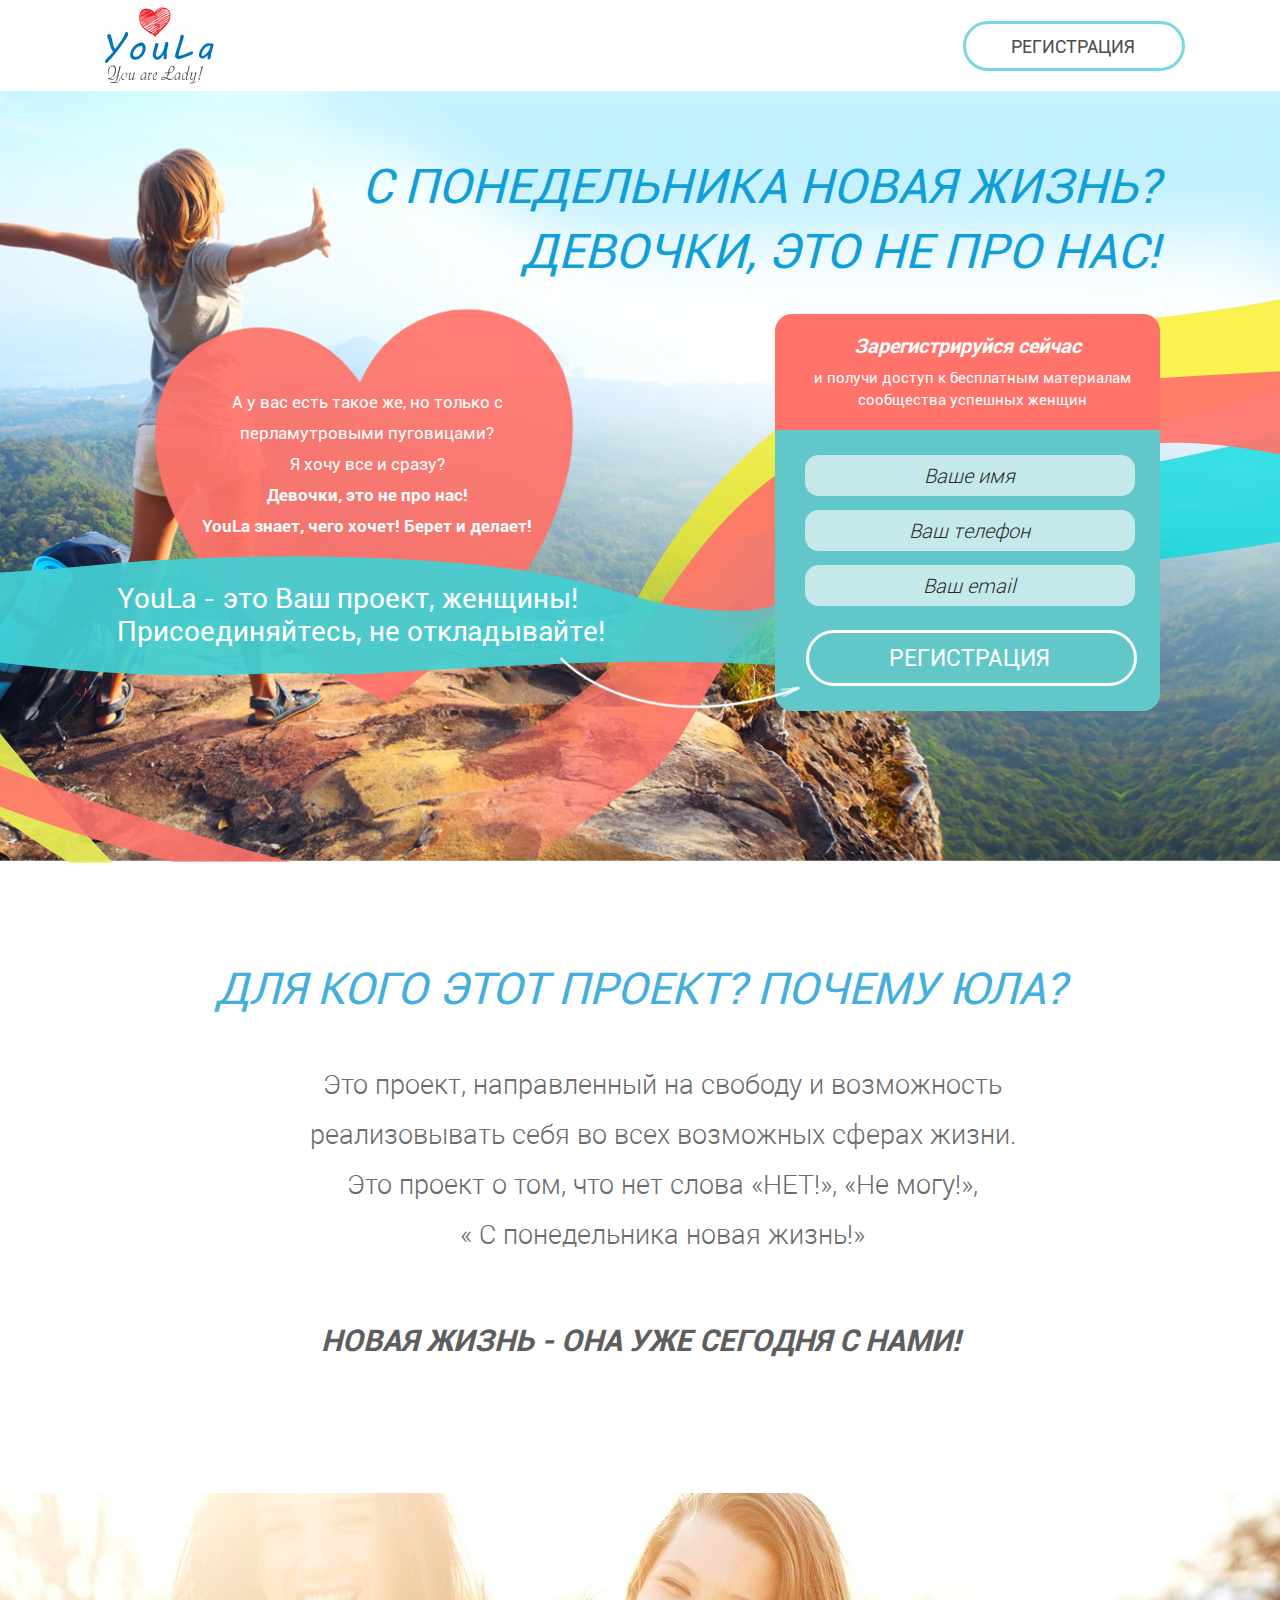
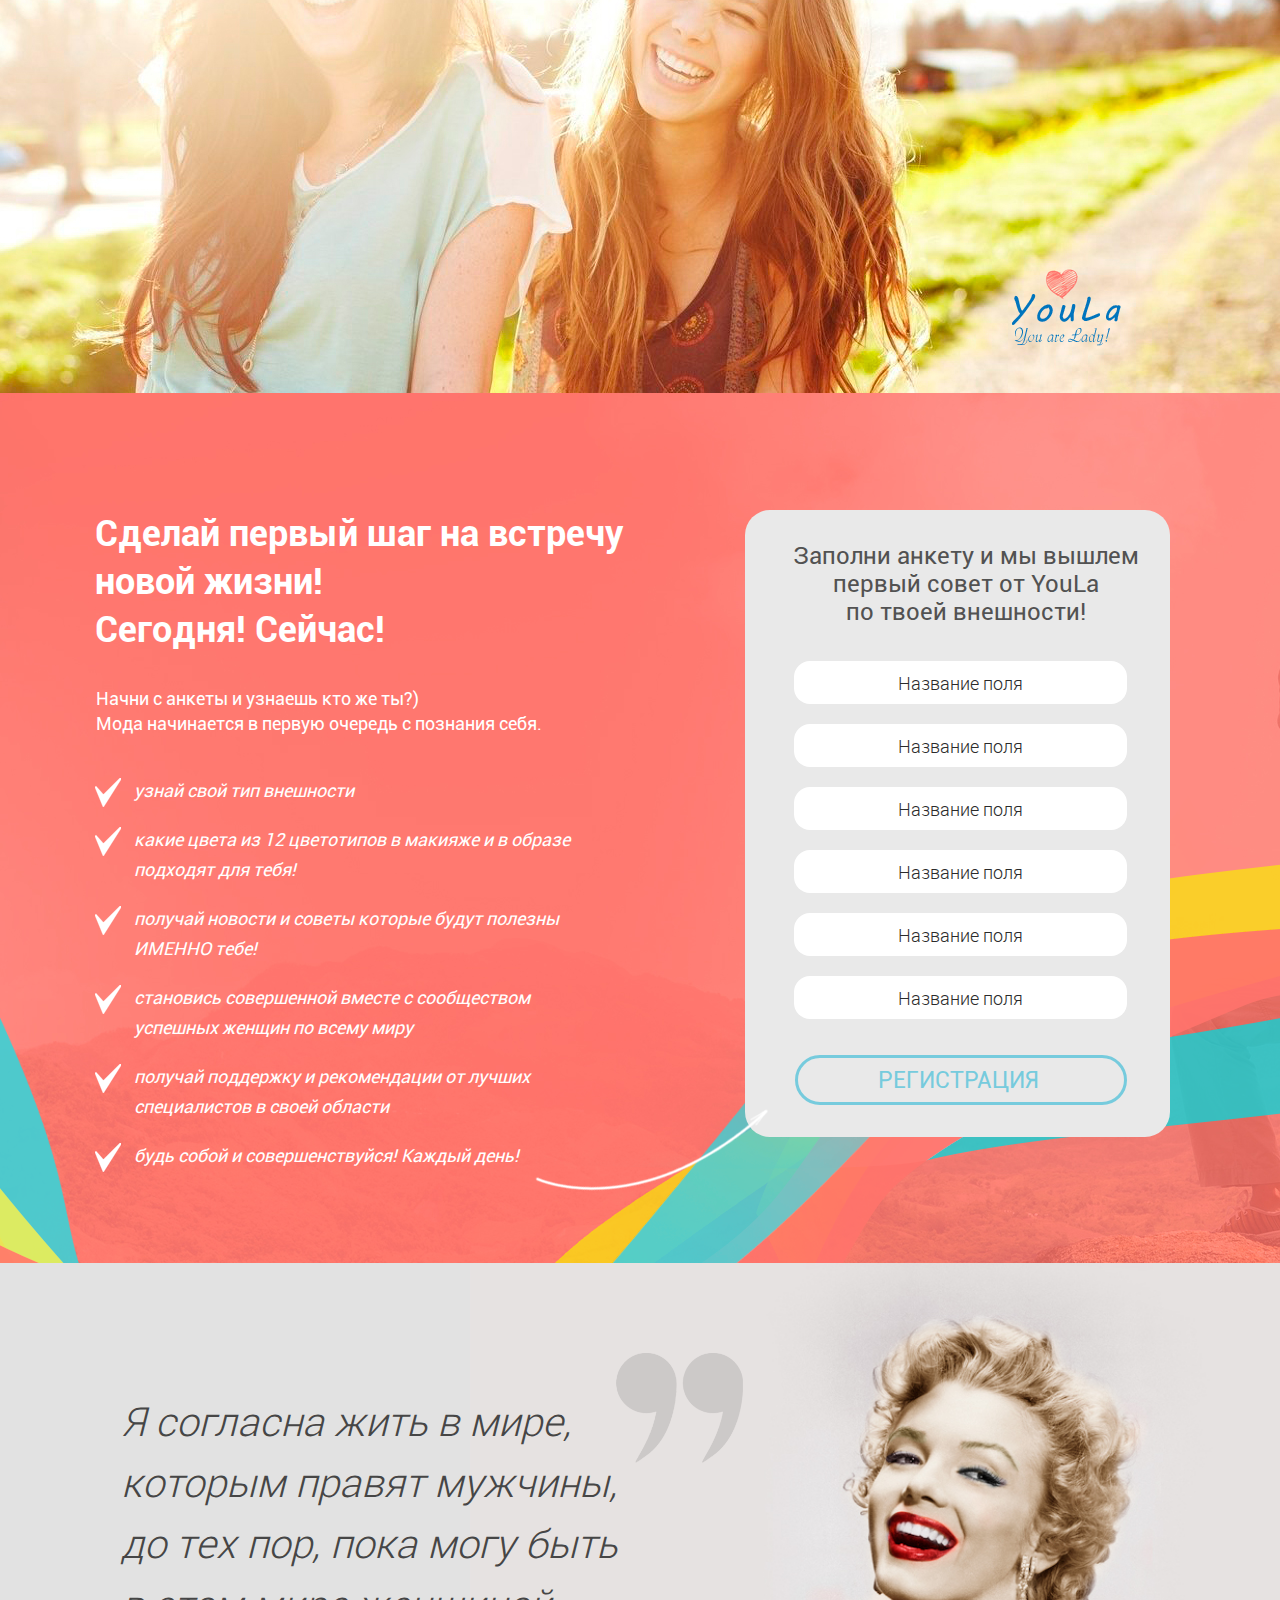
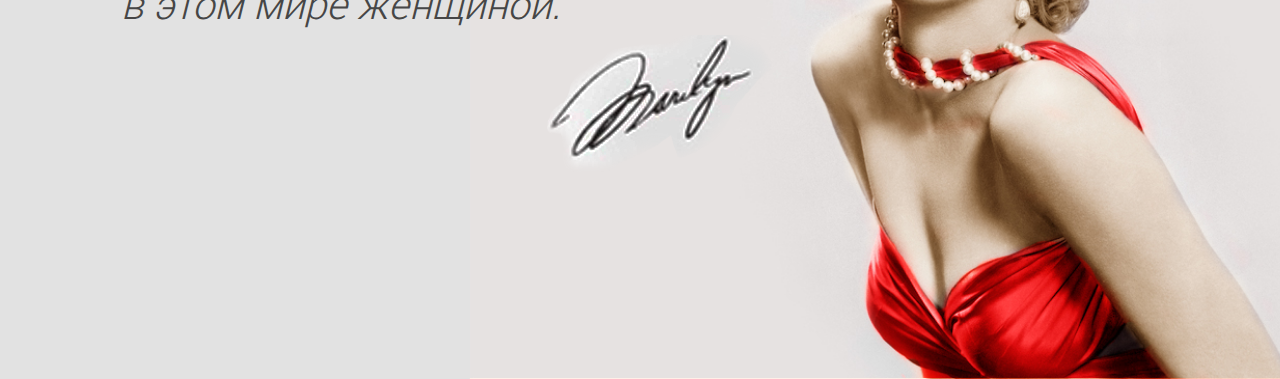
==== commit 79c72984: "placeholder" ====
--- a/index.html
+++ b/index.html
@@ -150,26 +150,6 @@
 			</p>
 		</div>
 	</div>
-	<div class="b b-6">
-		<div class="b-block">
-			
-		</div>
-	</div>
-	<div class="b b-7">
-		<div class="b-block">
-			
-		</div>
-	</div>
-	<div class="b b-8">
-		<div class="b-block">
-			
-		</div>
-	</div>
-	<div class="b b-9">
-		<div class="b-block">
-			
-		</div>
-	</div>
 <div style="display:none;">
 	<div id="b-popup-1">
 			<div class="for_all b-popup" >
--- a/css/layout.css
+++ b/css/layout.css
@@ -349,6 +349,18 @@
 				margin-top: 25px;
 			}
 
+			.b-1 .context .reg-form input::-moz-placeholder
+			{
+				color: #2b2b2b;
+				text-align: center;
+			}
+
+		 	.b-1 .context .reg-form input::-webkit-input-placeholder
+		 	{
+		 		color: #2b2b2b;	
+		 		text-align: center;
+		 	}
+
 		.b-1 .context .arrow{
   			position: absolute;
   			right: 374px;
@@ -507,6 +519,19 @@
   				margin-bottom: 20px;
 			}
 
+
+			.b-4 .right input::-moz-placeholder
+			{
+				color: #2b2b2b;
+				text-align: center;
+			}
+
+		 	.b-4 .right input::-webkit-input-placeholder
+		 	{
+		 		color: #2b2b2b;	
+		 		text-align: center;
+		 	}
+
 			.b-4 .right a{
 				border: 3px solid #76cbdd;
 				margin-top: 10px;	
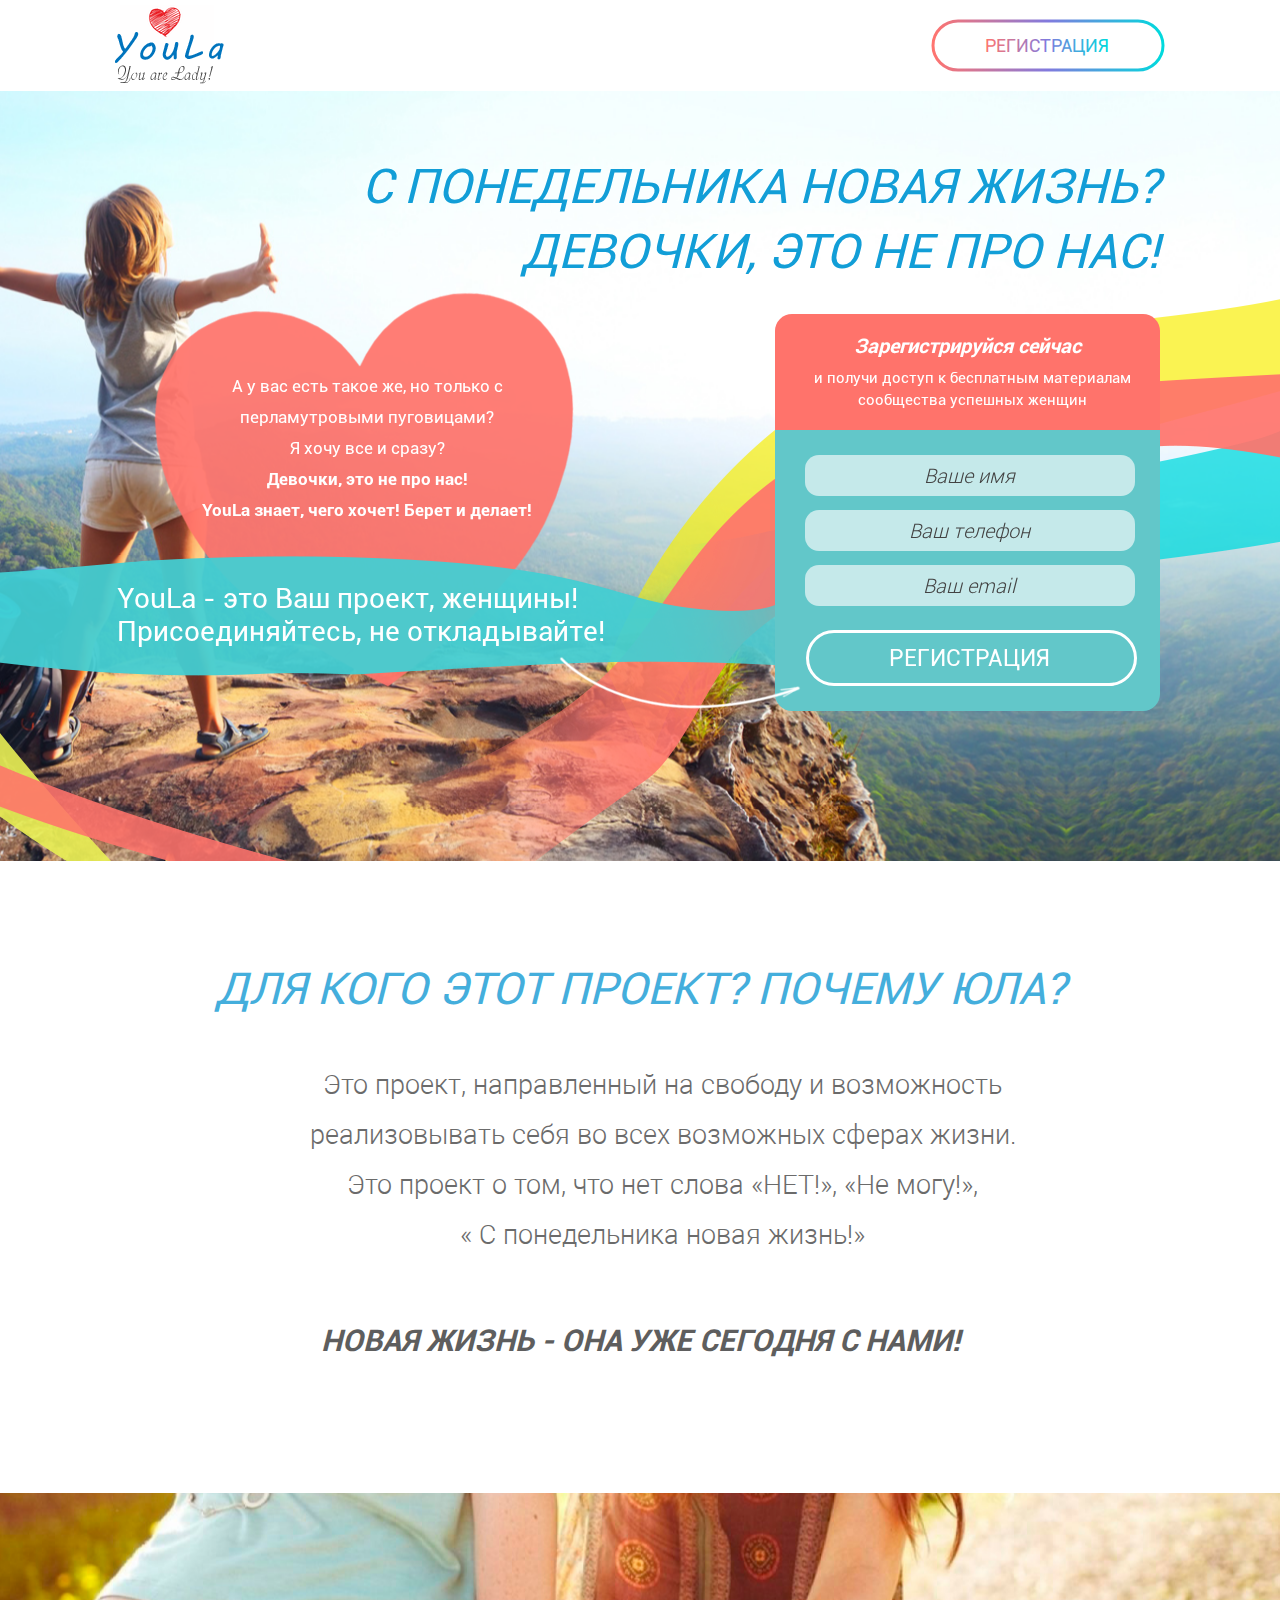
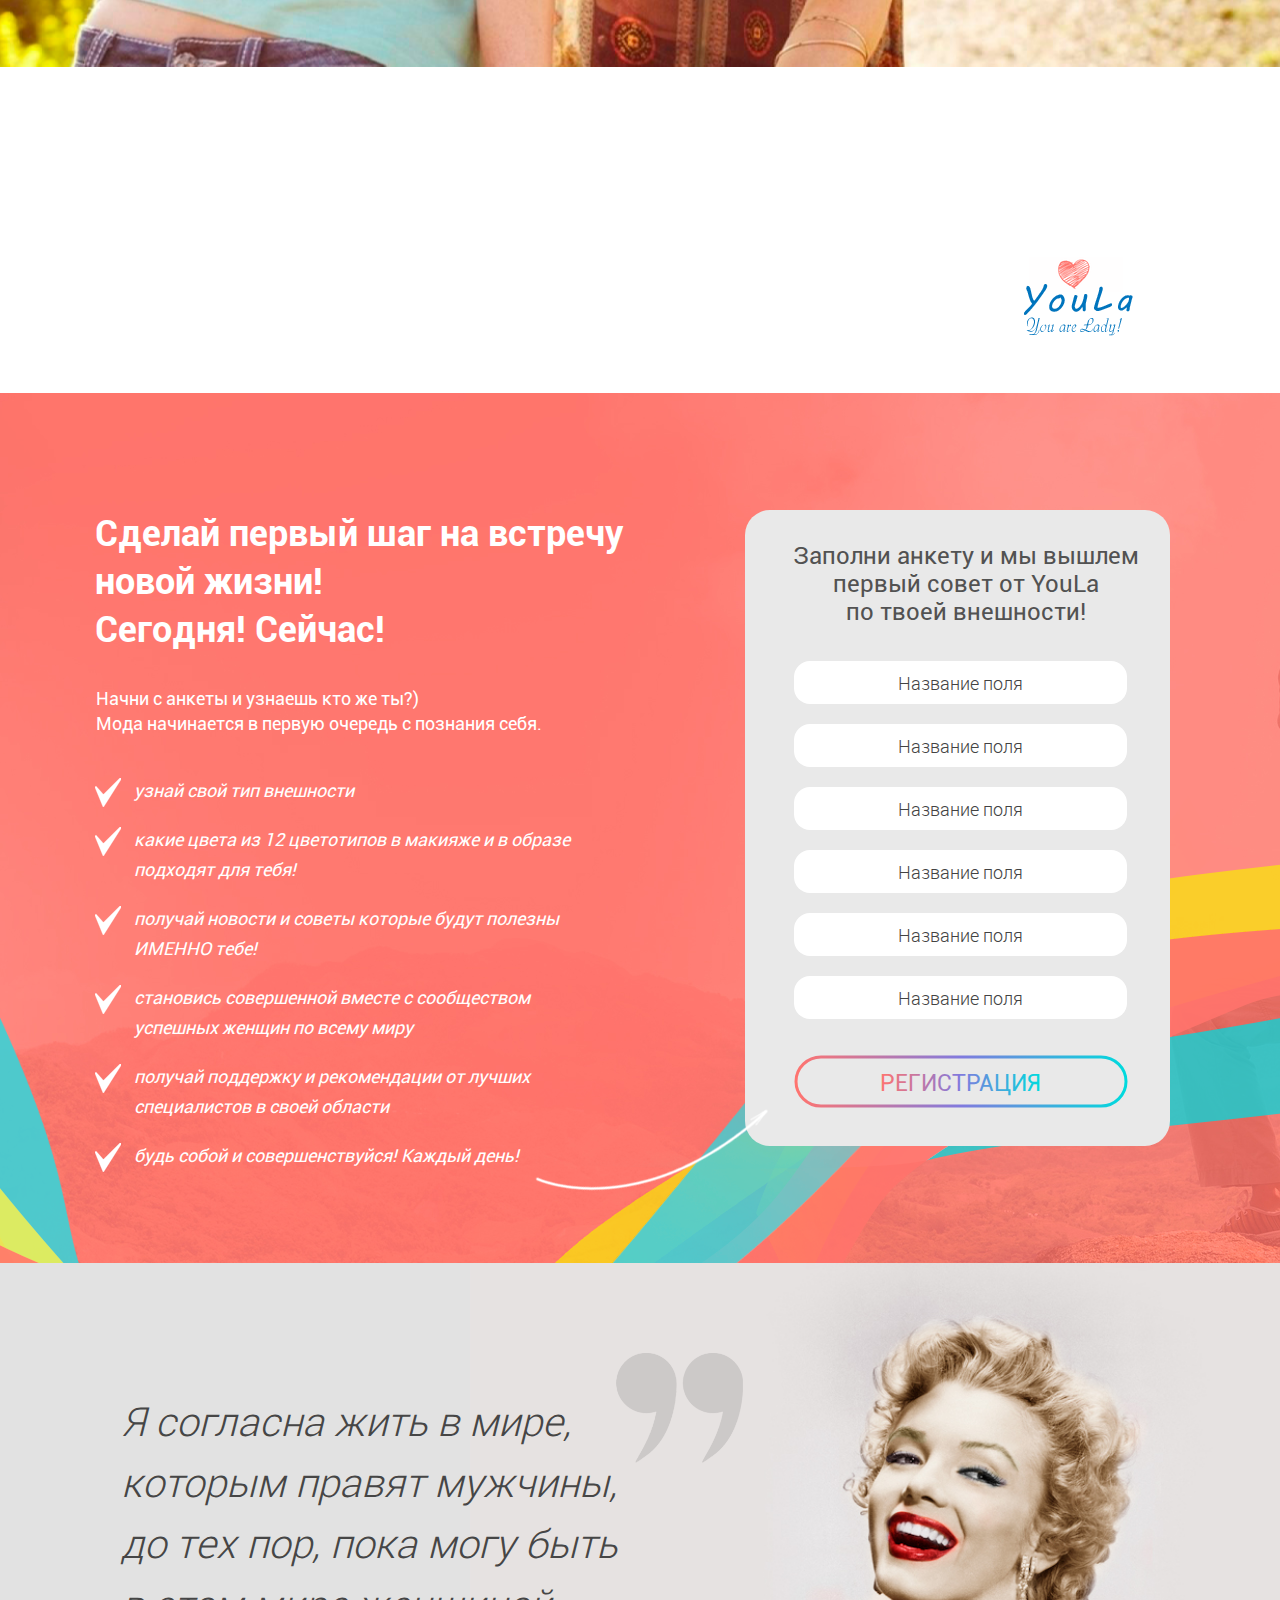
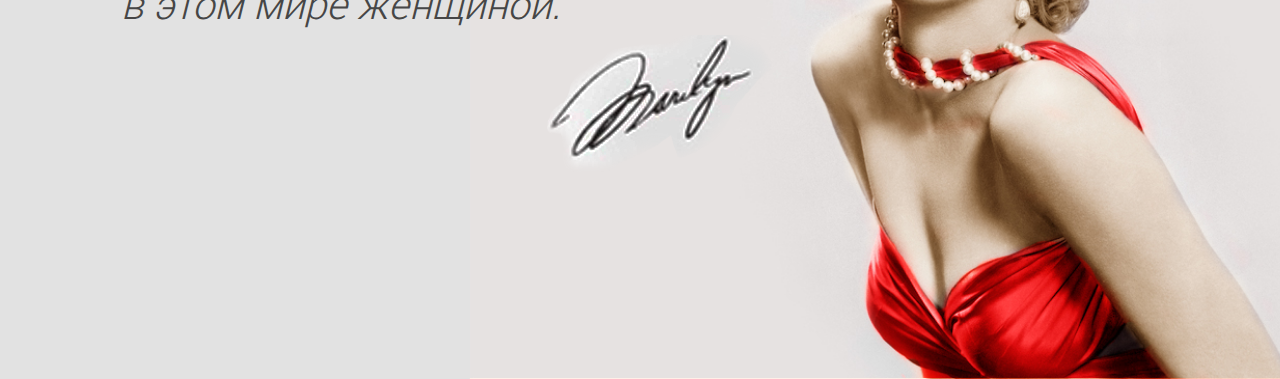
==== commit f7ff1a26: "no message" ====
--- a/index.html
+++ b/index.html
@@ -22,6 +22,7 @@
 	<script type="text/javascript" src="js/jssor.slider.js"></script>
 	<script type="text/javascript" src="js/TweenMax.min.js"></script>
 	<script type="text/javascript" src="js/swipe.js"></script>
+	<script type="text/javascript" src="js/jquery.stellar.js"></script>
 	<script type="text/javascript" src="js/carousel.lite.js"></script>
 	<script type="text/javascript" src="js/css3-mediaqueries.js"></script>
 	<script type="text/javascript" src="js/jquery.maskedinput.min.js"></script>
@@ -36,14 +37,41 @@
 <body>
 	<div class="b b-0">
 		<div class="b-block clearfix">
-			<img class="logo left" src="i/logo.png">	
-			<a class="button right" href="#">Регистрация</a>			
+			<a href="index.html">
+				<img class="logo left" src="i/logo.png">
+			</a>	
+			<a class="button right" href="#">
+				<svg width="234" height="53" class="b-gradient-butt" data-id="MyGradientt">
+				    <defs>
+				        <linearGradient id="MyGradientt" x1="0" y1="0" x2="100%" y2="0%">
+				        	<stop offset="0%" stop-color="rgba(255,116,111,1)" />
+				        	<stop offset="50%" class="b-center-point" stop-color="rgba(129,122,222,1)" />
+				        	<stop offset="100%" stop-color="rgba(0,218,221,1)" />
+				        </linearGradient>
+				        <linearGradient id="MyGradientt1" x1="0" y1="0" x2="100%" y2="0%">
+				        	<stop offset="0%" stop-color="rgba(255,116,111,0.1)" />
+				        	<stop offset="50%" class="b-center-point" stop-color="rgba(129,122,222,0.1)" />
+				        	<stop offset="100%" stop-color="rgba(0,218,221,0.1)" />
+				        </linearGradient>
+				        <linearGradient id="MyGradientt2" x1="0" y1="0" x2="100%" y2="0%">
+				        	<stop offset="0%" stop-color="rgba(255,116,111,0.2)" />
+				        	<stop offset="50%" class="b-center-point" stop-color="rgba(129,122,222,0.2)" />
+				        	<stop offset="100%" stop-color="rgba(0,218,221,0.2)" />
+				        </linearGradient>
+				    </defs>
+				  	<rect class="b-gradient-rect" x="2" y="2" rx="25" ry="25" width="230" stroke="url(#MyGradientt)" fill="none" height="49" stroke-width="3"/>
+				  	<text class="b-gradient-text" x="54" y="63%" fill="url(#MyGradientt)">Регистрация</text>
+				</svg>
+			</a>			
 		</div>
 	</div>
 	<div class="b b-1">
+		<div class="b-back" data-stellar-ratio="0.5">
+			
+		</div>
 		<div class="b-block">
 			<div class="image">
-				<div class="heart">
+				<div class="heart" data-stellar-ratio="0.85">
 					<p>
 						А у вас есть такое же, но только с 
 						перламутровыми пуговицами? <br>
@@ -93,9 +121,8 @@
 		</div>
 	</div>
 	<div class="b b-3">
-		<div class="b-block clearfix">
-			<img class="right" src="i/logo_mod.png">
-		</div>
+		<div class="b-back" data-stellar-ratio="0.6"></div>
+		<img class="right" src="i/logo_mod.png">
 	</div>
 	<div class="b b-4">
 		<div class="b-block">
@@ -132,7 +159,29 @@
 						<input type="text" placeholder="Название поля">
 						<input type="text" placeholder="Название поля">
 						<input type="text" placeholder="Название поля">	
-						<a class="button" href="#">Регистрация</a>		
+						<a class="button" href="#">
+							<svg width="334" height="53" class="b-gradient-butt" data-id="MyGradient">
+							    <defs>
+							        <linearGradient id="MyGradient" x1="0" y1="0" x2="100%" y2="0%">
+							        	<stop offset="0%" stop-color="rgba(255,116,111,1)" />
+							        	<stop offset="50%" class="b-center-point" stop-color="rgba(129,122,222,1)" />
+							        	<stop offset="100%" stop-color="rgba(0,218,221,1)" />
+							        </linearGradient>
+							        <linearGradient id="MyGradient1" x1="0" y1="0" x2="100%" y2="0%">
+							        	<stop offset="0%" stop-color="rgba(255,116,111,0.1)" />
+							        	<stop offset="50%" class="b-center-point" stop-color="rgba(129,122,222,0.1)" />
+							        	<stop offset="100%" stop-color="rgba(0,218,221,0.1)" />
+							        </linearGradient>
+							        <linearGradient id="MyGradient2" x1="0" y1="0" x2="100%" y2="0%">
+							        	<stop offset="0%" stop-color="rgba(255,116,111,0.2)" />
+							        	<stop offset="50%" class="b-center-point" stop-color="rgba(129,122,222,0.2)" />
+							        	<stop offset="100%" stop-color="rgba(0,218,221,0.2)" />
+							        </linearGradient>
+							    </defs>
+							  	<rect class="b-gradient-rect" x="2" y="2" rx="25" ry="25" width="330" stroke="url(#MyGradient)" fill="none" height="49" stroke-width="3"/>
+							  	<text class="b-gradient-text" x="86" y="67%" fill="url(#MyGradient)">Регистрация</text>
+							  </svg>
+						</a>		
 						<img class="arrow-2" src="i/arrow-2.png">	
 				</div>
 			</div>
--- a/css/layout.css
+++ b/css/layout.css
@@ -125,6 +125,13 @@
 	.b-orange-butt:hover{
 		
 	}
+.button{
+	text-transform: uppercase;
+	font-size: 18px;
+	border-radius: 45px;
+	display: inline-block;		
+	padding: 12px 47px 11px 45px;
+}
 
 .b-0{
 	position: relative;
@@ -132,35 +139,43 @@
 	
 	.b-0 .logo{
   		padding: 5px 5px 3px 10px;
+  		margin-left: 10px;
 	}
 
 	.b-0 a{
-		border: 3px solid #76d9dd;
-		margin-top: 21px;	
-		color: #4d4d4d;
+		padding: 0px;
+		/*border: 3px solid #76d9dd;*/
+		margin-top: 19px;	
+		margin-right: 20px;
+		font-size: 18px;
+		/*color: #4d4d4d;*/
 	}
 
 	.b-0 a:hover{
-		border: 3px solid #a272b8;
-		color: #a272b8;
-	}
-
-	.button{
-		text-transform: uppercase;
-		font-size: 18px;
-		border-radius: 45px;
-		display: inline-block;		
-		padding: 12px 47px 11px 45px;
-
+		/*border: 3px solid #a272b8;
+		color: #a272b8;*/
 	}
 
 .b-1{
 	position: relative;
-	background: url('../i/back-1.jpg') 50%;
-	background-size: cover;
-	min-height: 770px;
-}
-
+	height: 770px;
+	overflow: hidden;
+}
+	.b-1 .b-back{
+		background: url('../i/back-1-1.jpg') 50%;
+		background-size: cover;
+		position: absolute;
+		left: 0px;
+		top: 0px;
+		width: 100%;
+		height: 850px;
+	}
+	.b-1 .b-block{
+		position: absolute;
+		left: 50%;
+		margin-left: -545px;
+		top: 15px;
+	}
 	.b-1 .image{
 		position: relative;
 	}
@@ -245,7 +260,7 @@
 			width: 1192px;
 			height: 524px;
 			z-index: 30;
-  			top: 228px;
+  			top: 231px;
   			left: 316px;
 		}
 
@@ -349,18 +364,6 @@
 				margin-top: 25px;
 			}
 
-			.b-1 .context .reg-form input::-moz-placeholder
-			{
-				color: #2b2b2b;
-				text-align: center;
-			}
-
-		 	.b-1 .context .reg-form input::-webkit-input-placeholder
-		 	{
-		 		color: #2b2b2b;	
-		 		text-align: center;
-		 	}
-
 		.b-1 .context .arrow{
   			position: absolute;
   			right: 374px;
@@ -404,15 +407,23 @@
 	}
 
 .b-3{
-	background: url('../i/back-2.jpg') 50%;
-	background-size: cover;
-	min-height: 500px;
-
-}
-
+	height: 500px;
+	overflow: hidden;
+}
+	.b-3 .b-back{
+		background: url('../i/back-2-2.jpg') 40% 50%;
+		background-size: cover;
+		width: 100%;
+		height: 750px;
+		position: absolute;
+		left: 0px;
+		top: 20px;
+	}
 	.b-3 img{
-		margin-top: 374px;
-		margin-right: 64px;
+		position: absolute;
+		left: 50%;
+		margin-left: 384px;
+		top: 364px;
 	}
 
 .b-4{
@@ -420,7 +431,7 @@
 	background-size: cover;
 	position: relative;
 	min-height: 870px;
-
+	overflow: hidden;
 }
 
 	.b-4 .lines{
@@ -519,36 +530,13 @@
   				margin-bottom: 20px;
 			}
 
-
-			.b-4 .right input::-moz-placeholder
-			{
-				color: #2b2b2b;
-				text-align: center;
-			}
-
-		 	.b-4 .right input::-webkit-input-placeholder
-		 	{
-		 		color: #2b2b2b;	
-		 		text-align: center;
-		 	}
-
 			.b-4 .right a{
-				border: 3px solid #76cbdd;
-				margin-top: 10px;	
-				color: #76cbdd;
+				display: inline-block;
 				font-size: 23px;
 				margin-left: 7px;
 				margin-bottom: 32px;
-				padding-left: 80px;
-				padding-right: 85px;
 				margin-top: 16px;
-				padding-top: 9px;
-				padding-bottom: 8px;
-			}
-
-			.b-4 .right a:hover{
-				border: 3px solid #f0837a;
-				color: #f0837a;
+				padding: 0px;
 			}
 
 			.b-4 .right .arrow-2{
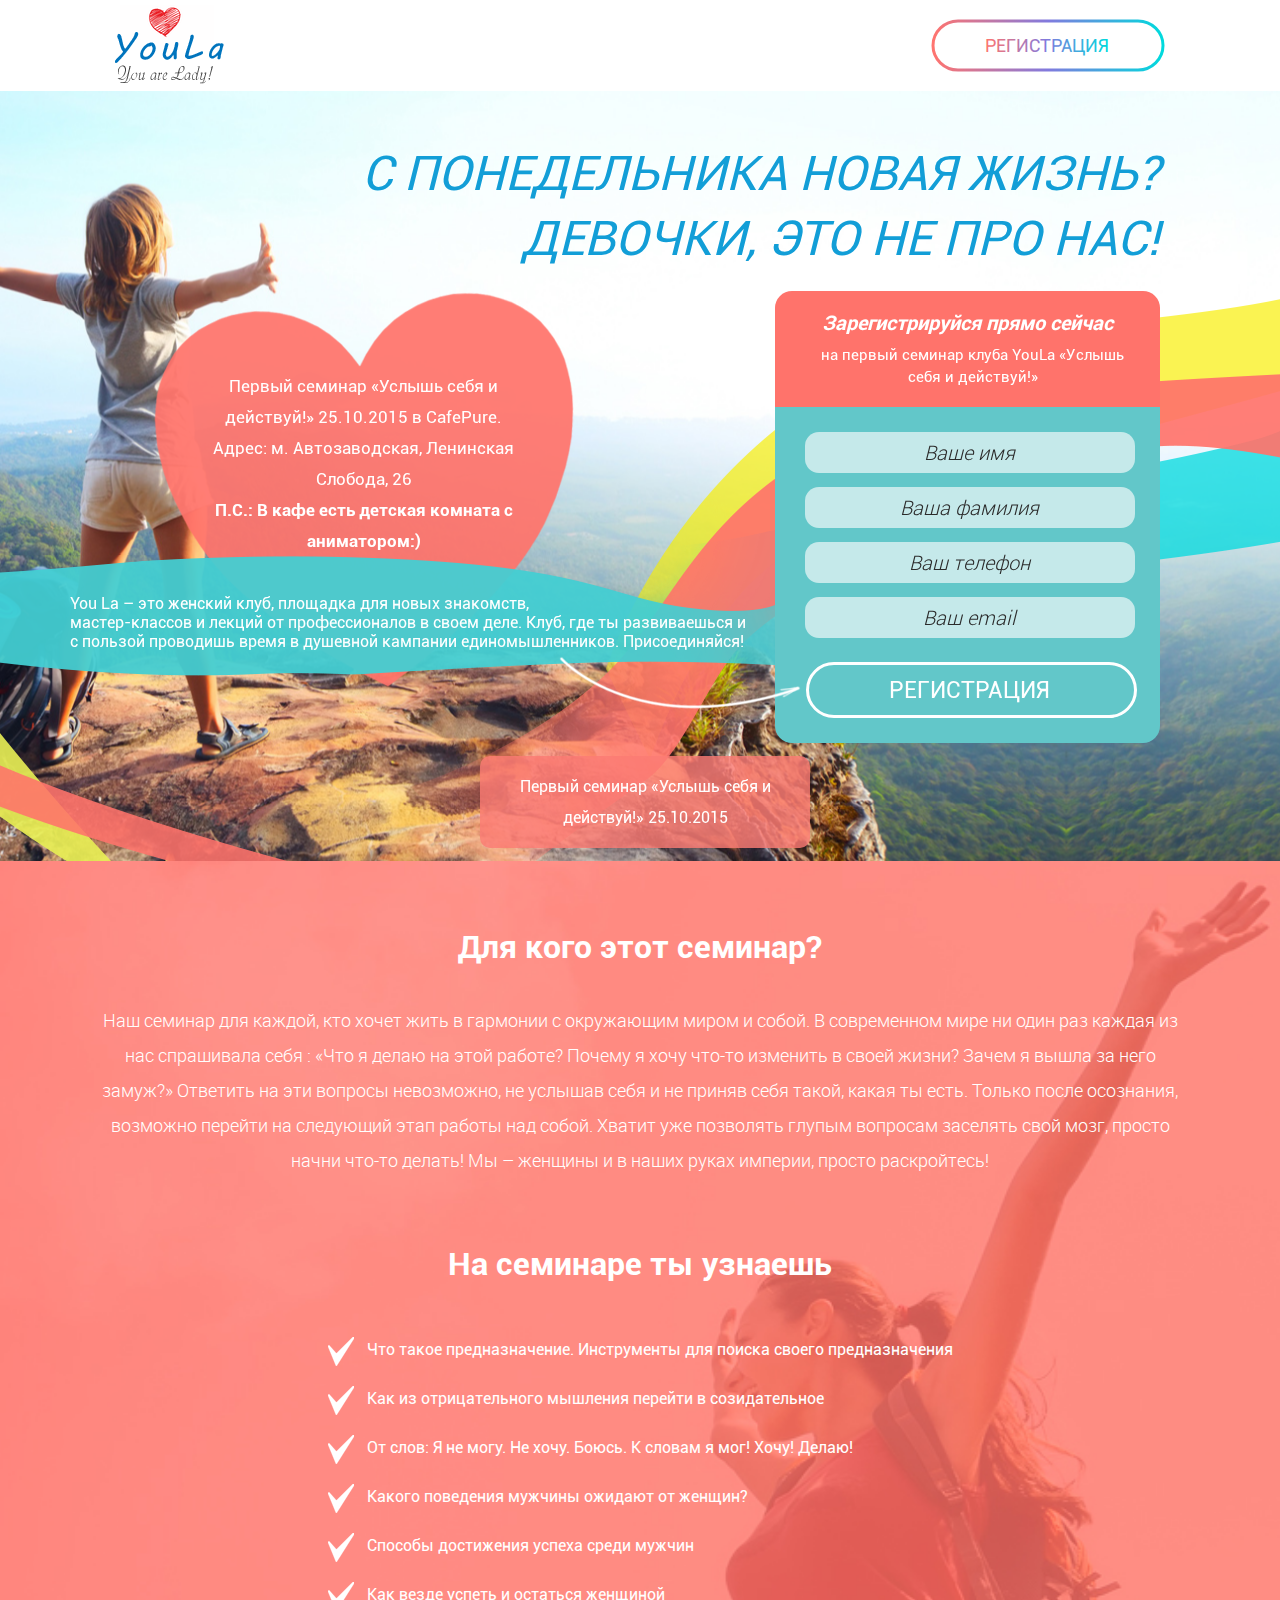
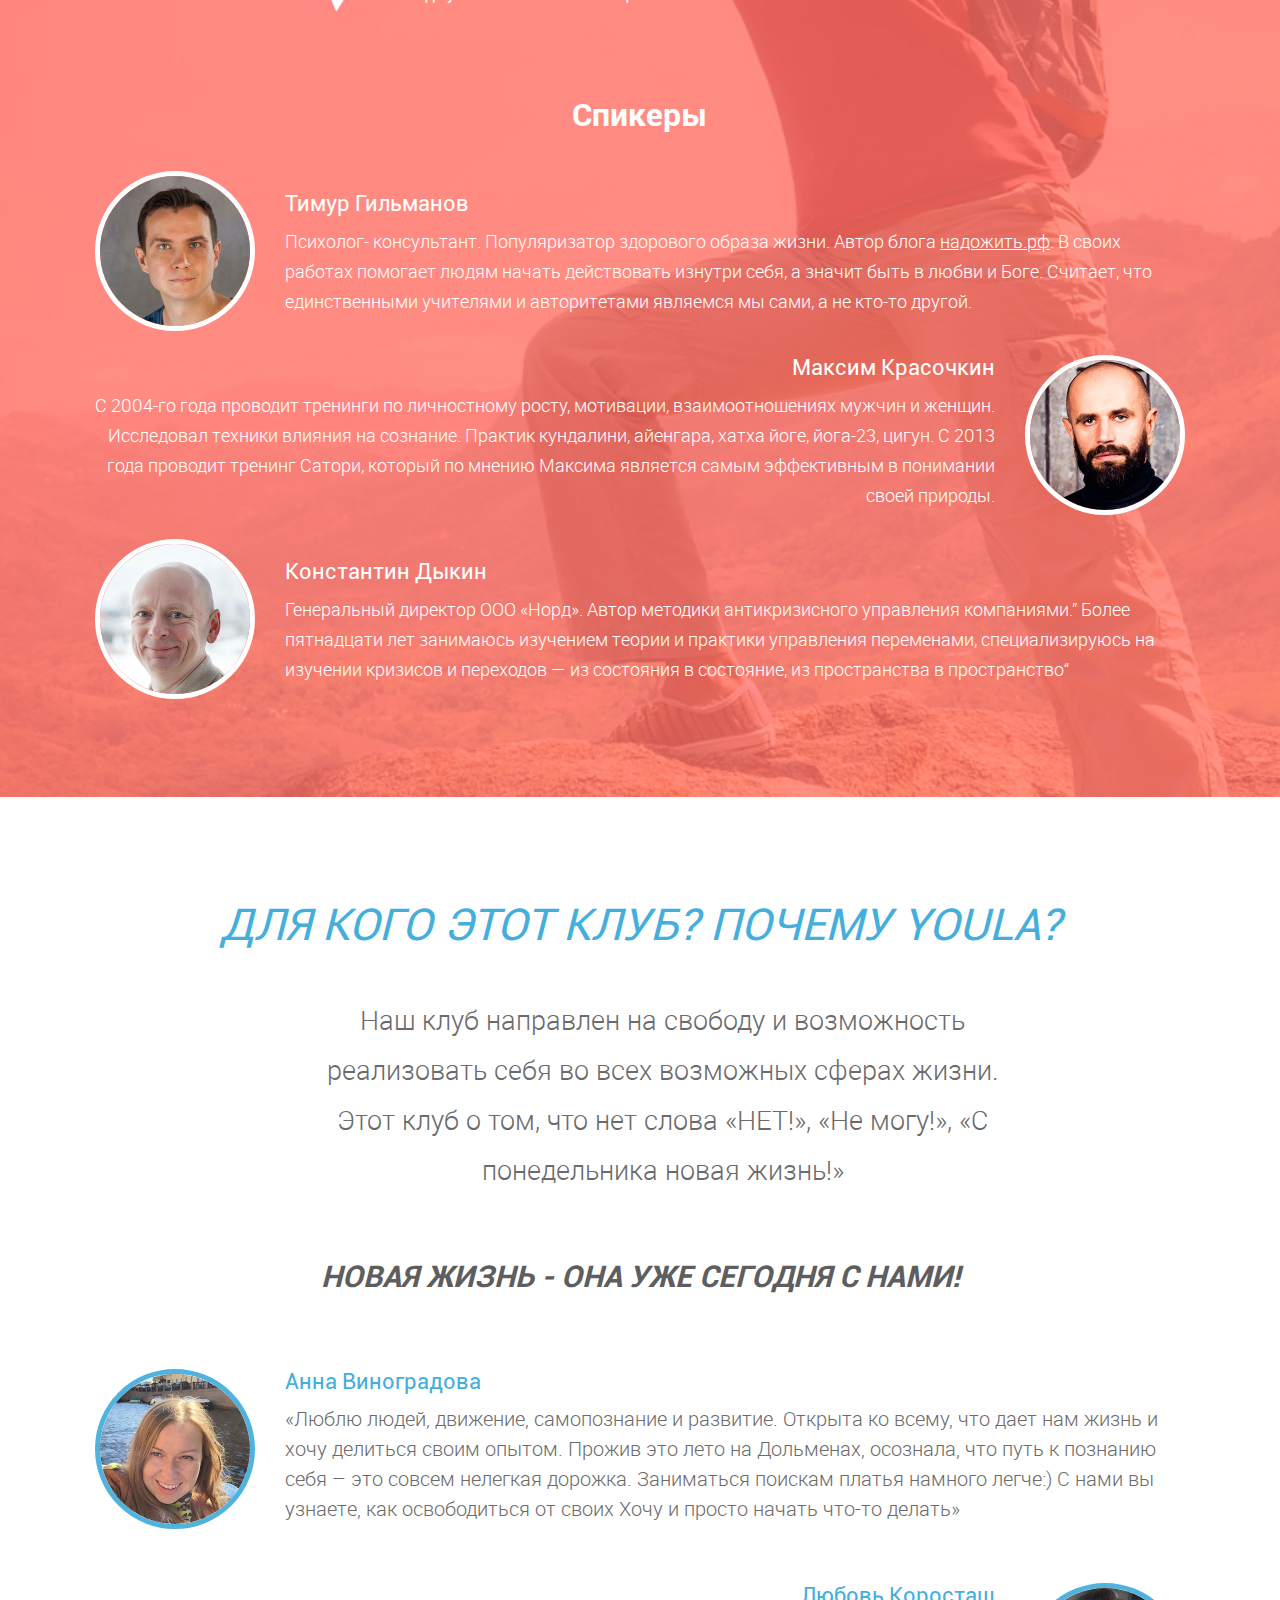
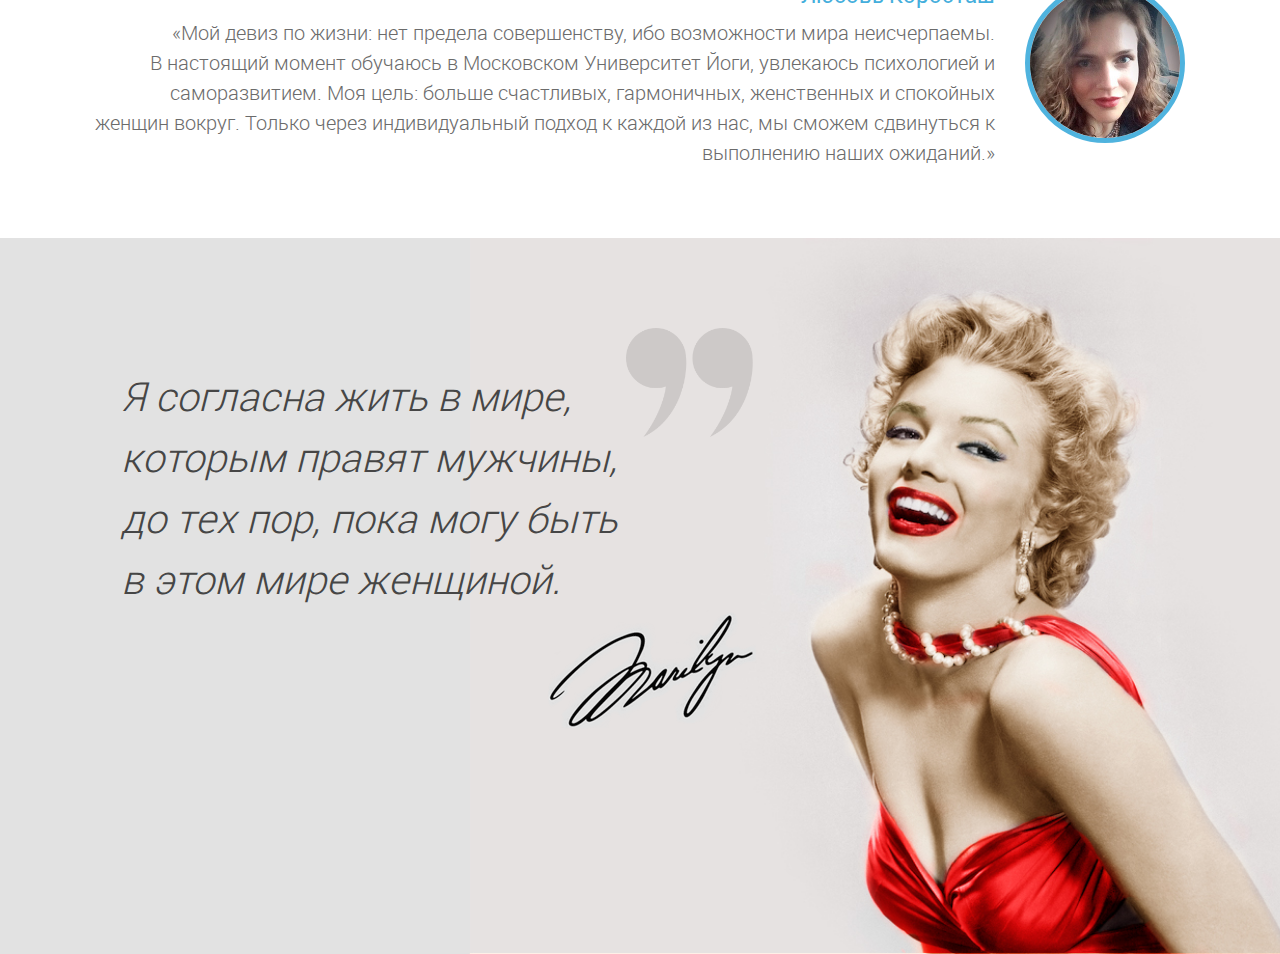
==== commit 1a264b78: "no message" ====
--- a/index.html
+++ b/index.html
@@ -1,9 +1,9 @@
 <!DOCTYPE html>
 <html>
 <head>
-	<title></title>
-	<meta name="keywords" content=''>
-	<meta name="description" content=''>
+	<title>Первый семинар «Услышь себя и действуй!</title>
+	<meta name="keywords" content='Первый семинар «Услышь себя и действуй! You La – это женский клуб, площадка для новых знакомств, мастер-классов и лекций от профессионалов в своем деле. Клуб, где ты развиваешься и с пользой проводишь время в душевной кампании единомышленников. Присоединяйся!'>
+	<meta name="description" content='You La – это женский клуб, площадка для новых знакомств, мастер-классов и лекций от профессионалов в своем деле. Клуб, где ты развиваешься и с пользой проводишь время в душевной кампании единомышленников. Присоединяйся!'>
 
 	<meta http-equiv="Content-Type" content="text/html; charset=utf-8">
 	<meta name="viewport" content="width=device-width,minimum-scale=1,maximum-scale=1">
@@ -17,7 +17,9 @@
 	<meta name="viewport" content="width=1000">
 
 	<script type="text/javascript" src="js/jquery-2.1.1.min.js"></script>
+	<script type="text/javascript" src="js/device.js"></script>
 	<script type="text/javascript" src="js/jquery.fancybox.js"></script>
+	<!--<script type="text/javascript" src="js/jquery.scroll.js"></script>-->
 	<script type="text/javascript" src="js/jssor.js"></script>
 	<script type="text/javascript" src="js/jssor.slider.js"></script>
 	<script type="text/javascript" src="js/TweenMax.min.js"></script>
@@ -29,7 +31,6 @@
 	<script type="text/javascript" src="js/jquery.validate.min.js"></script>
 	<script type="text/javascript" src="js/KitProgress.js"></script>
 	<script type="text/javascript" src="js/KitAnimate.js"></script>
-	<script type="text/javascript" src="js/device.js"></script>
 	<script type="text/javascript" src="js/KitSend.js"></script>
 	<script type="text/javascript" src="js/main.js"></script>
 
@@ -40,7 +41,7 @@
 			<a href="index.html">
 				<img class="logo left" src="i/logo.png">
 			</a>	
-			<a class="button right" href="#">
+			<a class="button right b-go" data-block=".reg-head" data-offset="20" href="#">
 				<svg width="234" height="53" class="b-gradient-butt" data-id="MyGradientt">
 				    <defs>
 				        <linearGradient id="MyGradientt" x1="0" y1="0" x2="100%" y2="0%">
@@ -73,62 +74,94 @@
 			<div class="image">
 				<div class="heart" data-stellar-ratio="0.85">
 					<p>
-						А у вас есть такое же, но только с 
-						перламутровыми пуговицами? <br>
-						Я хочу все и сразу? <br>
-						<span>Девочки, это не про нас! <br>
-						YouLa знает, чего хочет! Берет и делает!</span>
+						Первый семинар «Услышь себя и действуй!» 25.10.2015 в CafePure.<br>Адрес: м. Автозаводская, Ленинская Слобода, 26<br>
+						<span>П.С.: В кафе есть детская комната с аниматором:)</span>
 					</p>	
 				</div>
 				<div class="blue-left clearfix">					
-					<h3 class="right">YouLa - это Ваш проект, женщины!
-					Присоединяйтесь, не откладывайте!</h3>
+					<h3 class="right">You La – это женский клуб, площадка для новых знакомств,<br>мастер-классов и лекций от профессионалов в своем деле. Клуб, где ты развиваешься и<br>с пользой проводишь время в душевной кампании единомышленников. Присоединяйся!</h3>
 				</div>
 				<div class="yellow-left"></div>
 				<div class="red-left"></div>
 				<div class="yellow-right"></div>
 				<div class="red-right"></div>
 				<div class="blue-right"></div>
+				<div class="red-bottom">
+					<h4>Первый семинар «Услышь себя и действуй!» 25.10.2015</h4>
+				</div>
 			</div>	
 			<div class="clearfix context">
 				<h2 class="right">С понедельника новая жизнь? 
 					Девочки, это не про нас!</h2>
 				<div class="right">
 					<div class="reg-head">
-						<h3>Зарегистрируйся сейчас</h3>
-						<p>и получи доступ к бесплатным материалам сообщества успешных женщин</p>
+						<h3>Зарегистрируйся прямо сейчас</h3>
+						<p>на первый семинар клуба YouLa «Услышь себя и действуй!»</p>
 					</div>
-					<div class="reg-form">
-						<input type="text" placeholder="Ваше имя">					
-						<input type="text" placeholder="Ваш телефон">
-						<input type="text" placeholder="Ваш email">
-						<a class="button" href="#">Регистрация</a>					
-					</div>
-					<img class="arrow righr" src="i/arrow-1.png">
+					<form action="kitsend.php" method="POST" id="b-form-10" data-block="#b-popup-2">
+						<div class="reg-form">
+							<input type="text" placeholder="Ваше имя" name="name" required>
+							<input type="text" placeholder="Ваша фамилия" name="1" required>
+							<input type="hidden" name="1-name" value="Фамилия"/>	
+							<input type="text" placeholder="Ваш телефон" name="phone" required>
+							<input type="text" placeholder="Ваш email" name="email" required>
+							<input type="hidden" name="subject" value="Регистрация"/>
+							<a class="button ajax" onclick="$('#b-form-10').submit(); return false;" href="#">Регистрация</a>					
+						</div>
+					</form>
+					<img class="arrow right" src="i/arrow-1.png">
 				</div>
 			</div>		
 		</div>
 	</div>
-	<div class="b b-2">
-		<div class="b-block">
-			<h2>Для кого этот проект? Почему Юла?</h2>
-			<p>Это проект, направленный на свободу и возможность 
-			   реализовывать себя во всех возможных сферах жизни. 
-			   Это проект о том, что нет слова «НЕТ!», «Не могу!», <br>
-			   « С понедельника новая жизнь!»
-			</p>
-			<h3>Новая жизнь - она уже сегодня с нами!</h3>
-		</div>
-	</div>
-	<div class="b b-3">
+	<!-- <div class="b b-3">
 		<div class="b-back" data-stellar-ratio="0.6"></div>
 		<img class="right" src="i/logo_mod.png">
-	</div>
+	</div> -->
 	<div class="b b-4">
 		<div class="b-block">
-			<img class="lines" src="i/pattern.png">
+			<!-- <img class="lines" src="i/pattern.png"> -->
 			<div class="content clearfix">
-				<div class="left">
+				<h2>Для кого этот семинар?</h2>
+				<div class="b-text">
+					<p>Наш семинар для каждой, кто хочет жить в гармонии с окружающим миром и собой. В современном мире ни один раз каждая из нас спрашивала себя : «Что я делаю на этой работе? Почему я хочу что-то изменить в своей жизни? Зачем я вышла за него замуж?» Ответить на эти вопросы невозможно, не услышав себя и не приняв себя такой, какая ты есть. Только после осознания, возможно перейти на следующий этап работы над собой. Хватит уже позволять глупым вопросам заселять свой мозг, просто начни что-то делать! Мы – женщины и в наших руках империи, просто раскройтесь!</p>
+				</div>
+				<h2>На семинаре ты узнаешь</h2>
+				<div class="b-text">
+					<ul class="b-list">
+						<li>Что такое предназначение.  Инструменты для поиска своего предназначения</li>
+						<li>Как из отрицательного мышления перейти в созидательное</li>
+						<li>От слов: Я  не могу. Не хочу. Боюсь. К словам я мог!  Хочу! Делаю!</li>
+						<li>Какого поведения мужчины ожидают от женщин?</li>
+						<li>Способы достижения успеха среди мужчин</li>
+						<li>Как везде успеть и остаться женщиной</li>				
+					</ul> 
+				</div>
+				<h2>Спикеры</h2>
+				<ul class="b-spiker">
+					<li class="clearfix">
+						<div class="left b-img-cont"><img src="i/b-4/3.jpg" alt=""></div>
+						<div class="right b-desc">
+							<h3>Тимур Гильманов</h3>
+							<p>Психолог- консультант. Популяризатор здорового образа жизни. Автор блога <a href='http://надожить.рф/' target="_blank">надожить.рф</a>. В своих работах помогает людям начать действовать изнутри себя, а значит быть в любви и Боге. Считает, что единственными учителями и авторитетами являемся мы сами, а не кто-то другой.</p>
+						</div>
+					</li>
+					<li class="clearfix">
+						<div class="left b-desc"><h3>Максим Красочкин</h3>
+							<p>С 2004-го года проводит тренинги по личностному росту, мотивации, взаимоотношениях мужчин и женщин. Исследовал техники влияния на сознание. Практик кундалини, айенгара, хатха йоге, йога-23, цигун. С 2013 года проводит тренинг Сатори, который по мнению Максима является самым эффективным в понимании своей природы. </p></div>
+						<div class="right b-img-cont">
+							<img src="i/b-4/1.jpg" alt="">
+						</div>
+					</li>
+					<li class="clearfix">
+						<div class="left b-img-cont"><img src="i/b-4/2.jpg" alt=""></div>
+						<div class="right b-desc">
+							<h3>Константин Дыкин</h3>
+							<p>Генеральный директор ООО «Норд». Автор методики антикризисного управления компаниями.” Более пятнадцати лет занимаюсь изучением теории и практики управления переменами, специализируюсь на изучении кризисов и переходов — из состояния в состояние, из пространства в пространство“</p>
+						</div>
+					</li>
+				</ul>
+				<!-- <div class="left">
 					<h2>Сделай первый шаг на встречу новой жизни!<br>
 						Сегодня! Сейчас!
 					</h2>
@@ -148,8 +181,8 @@
 							специалистов в своей области</li>
 						<li>будь собой и совершенствуйся! Каждый день!</li>					
 					</ul>
-				</div>
-				<div class="right">
+				</div> -->
+				<!-- <div class="right">
 					<h4>Заполни анкету и мы вышлем <br> первый совет от YouLa <br>
 						по твоей внешности!
 					</h4>
@@ -183,8 +216,33 @@
 							  </svg>
 						</a>		
 						<img class="arrow-2" src="i/arrow-2.png">	
-				</div>
-			</div>
+				</div> -->
+			</div>
+		</div>
+	</div>
+	<div class="b b-2">
+		<div class="b-block">
+			<div class="b-ttt">
+				<h2>Для кого этот клуб? Почему YouLa?</h2>
+				<p>Наш клуб направлен на свободу и возможность реализовать себя во всех возможных сферах жизни. Этот клуб о том, что нет слова «НЕТ!», «Не могу!», «С понедельника новая жизнь!»</p>
+				<h3>Новая жизнь - она уже сегодня с нами!</h3>
+			</div>
+			<ul class="b-spiker">
+				<li class="clearfix">
+					<div class="left b-img-cont"><img src="i/b-2/1.jpg" alt=""></div>
+					<div class="right b-desc">
+						<h3>Анна Виноградова</h3>
+						<p>«Люблю людей, движение, самопознание и развитие. Открыта ко всему, что дает нам жизнь и хочу делиться своим опытом. Прожив это лето на Дольменах, осознала, что путь к познанию себя – это совсем нелегкая дорожка. Заниматься поискам платья намного легче:) С нами вы узнаете, как освободиться от своих Хочу и просто начать что-то делать»</p>
+					</div>
+				</li>
+				<li class="clearfix">
+					<div class="left b-desc"><h3>Любовь Коросташ</h3>
+						<p>«Мой девиз по жизни: нет предела совершенству, ибо возможности мира неисчерпаемы.<br>В настоящий момент обучаюсь в Московском Университет Йоги, увлекаюсь психологией и саморазвитием. Моя цель: больше счастливых, гармоничных, женственных и спокойных женщин вокруг. Только через индивидуальный подход к каждой из нас, мы сможем сдвинуться к выполнению наших ожиданий.» </p></div>
+					<div class="right b-img-cont">
+						<img src="i/b-2/2.jpg" alt="">
+					</div>
+				</li>
+			</ul>
 		</div>
 	</div>
 	<div class="b b-5">
@@ -200,27 +258,11 @@
 		</div>
 	</div>
 <div style="display:none;">
-	<div id="b-popup-1">
-			<div class="for_all b-popup" >
-				<h3>Оставьте заявку</h3>
-				<h4>и наши специалисты<br>свяжутся с Вами в ближайшее время</h4>
-				<form action="kitsend.php" method="POST" id="b-form-1" data-block="#b-popup-1">
-					<div class="b-popup-form">
-						<label for="name">Введите Ваше имя</label>
-						<input type="text" id="name" name="name" required/>
-						<label for="tel">Введите Ваш номер телефона</label>
-						<input type="text" id="tel" name="phone" required/>
-						<input type="hidden" name="subject" value="Заказ"/>
-						<input type="submit" class="ajax b-orange-butt" value="Заказать">
-					</div>
-				</form>
-			</div>
-		</div>
 		<div id="b-popup-2">
 			<div class="b-thanks b-popup">
-				<h3>Спасибо!</h3>
-				<h4>Ваша заявка успешно отправлена.<br/>Наш менеджер свяжется с Вами в течение часа.</h4>
-				<input type="submit" class="b-orange-butt" onclick="$.fancybox.close(); return false;" value="Закрыть">
+				<h3>Спасибо за регистрацию!</h3>
+				<h4>Стоимость семинара 1000 руб</h4>
+				<a href="robo.php?name=">Оплатить</a>
 			</div>
 		</div>
 		<div id="b-popup-error">
--- a/css/layout.css
+++ b/css/layout.css
@@ -192,10 +192,10 @@
 
 			.b-1 .image .heart p{
 				margin-top: 79px;
-	  			margin-left: 49px;
+				margin-left: 38px;
 				font-size: 17px;
 				text-align: center;
-				width: 330px;
+				width: 345px;
 				color: #ffffff;
 				line-height: 31px;
 			}
@@ -216,12 +216,12 @@
 		}
 
 			.b-1 .image .blue-left h3{
-				font-size: 28px;
+				font-size: 16px;
 				color: #fff;
 				text-align: left;
-				margin-top: 60px;
-				margin-right: 280px;
-				width: 490px;
+				margin-top: 72px;
+				margin-right: 62px;
+				width: 755px;
 			}
 
 		.b-1 .image .yellow-left{
@@ -274,6 +274,22 @@
   			z-index: 25;
 		}
 
+			.b-1 .red-bottom{
+				position: absolute;
+				top: 650px;
+				left: 50%;
+				line-height: 31px;
+				margin-left: -160px;
+				width: 300px;
+				z-index: 100;
+				background-color: rgba(251, 123, 116, 0.82);
+				border-radius: 10px;
+				padding: 15px;
+			}
+				.b-1 .red-bottom h4{
+
+				color: #FFF;} 
+
 	.b-1 .context{
 		z-index: 1000;
 		position: absolute;
@@ -284,7 +300,7 @@
 			font-style: italic;
 			font-size: 48px;
 			text-transform: uppercase;
-			margin-top: 48px;
+			margin-top: 35px;
 			margin-right: 15px;
 			line-height: 65px;
 			width: 799px;
@@ -294,7 +310,7 @@
 
 		.b-1 .context .reg-head{
 			width: 385px;
-			margin-top: 30px;
+			margin-top: 20px;
 			text-align: center;
 			margin-right: 15px;
 			border-radius: 17px 17px 0px 0px;
@@ -364,6 +380,18 @@
 				margin-top: 25px;
 			}
 
+			.b-1 .context .reg-form input::-moz-placeholder
+			{
+				color: #2b2b2b;
+				text-align: center;
+			}
+
+		 	.b-1 .context .reg-form input::-webkit-input-placeholder
+		 	{
+		 		color: #2b2b2b;	
+		 		text-align: center;
+		 	}
+
 		.b-1 .context .arrow{
   			position: absolute;
   			right: 374px;
@@ -375,7 +403,7 @@
 	text-align: center;
 }
 
-	.b-2 h2{
+	.b-2 .b-ttt h2{
 		margin-top: 102px;
 		margin-bottom: 44px;
 		font-size: 44px;
@@ -385,7 +413,7 @@
 		text-transform: uppercase;
 	}
 
-	.b-2 p{
+	.b-2 .b-ttt p{
 		width: 715px;
 		line-height: 50px;
 		text-align: center;
@@ -395,14 +423,14 @@
 		font-size: 27px;
 	}
 
-	.b-2 h3{
+	.b-2 .b-ttt h3{
 		font-family: "roboto-bold";
 		text-transform: uppercase;
 		font-style: italic;
 		font-size: 30px;
 		text-align: center;
 		margin-top: 64px;
-		margin-bottom: 135px;
+		margin-bottom: 75px;
 		color: #5e5e5e;
 	}
 
@@ -411,10 +439,10 @@
 	overflow: hidden;
 }
 	.b-3 .b-back{
-		background: url('../i/back-2-2.jpg') 40% 50%;
+		background: url('../i/back-2-2.jpg') 15% 50%;
 		background-size: cover;
 		width: 100%;
-		height: 750px;
+		height: 900px;
 		position: absolute;
 		left: 0px;
 		top: 20px;
@@ -427,11 +455,12 @@
 	}
 
 .b-4{
-	background: url('../i/back-3.jpg') 50%;
+	background: url('../i/back-3.jpg') 100% 50%; 
 	background-size: cover;
 	position: relative;
-	min-height: 870px;
+	/*min-height: 870px;*/
 	overflow: hidden;
+	padding-bottom: 70px;
 }
 
 	.b-4 .lines{
@@ -441,28 +470,33 @@
   		z-index: 10;
 	}
 
-	.b-4 .content{
-		position: absolute;
-		z-index: 100;
-		width: 1090px;
-	}
-
-	.b-4 .left{
-
-	}
-
-		.b-4 .left h2{
+	.b-4{
+		
+	}
+
+		.b-4 h2{
+			text-align: center;
 			font-family: "roboto-bold";
 			color: #fff;
-			width: 540px;
-			font-size: 36px;
-			margin-top: 102px;
+			font-size: 32px;
+			margin-top: 62px;
 			line-height: 48px;
 			margin-bottom: 32px;
-			text-align: left;
-		}
-
-		.b-4 .left h3{
+		}
+		.b-text{
+			color: #fff;
+			/*text-align: left;*/
+		}
+			.b-text h3{
+				font-size: 25px;
+			}
+			.b-text p{
+				line-height: 35px;
+				font-size: 18px;
+				font-family: "roboto-light";
+			}
+
+		/*.b-4 .left h3{
 			margin-left: 1px;
 			color: #fff;
 			font-size: 18px;
@@ -471,7 +505,7 @@
 			width: 460px;
 			margin-bottom: 40px;
 		}
-
+*/
 		.b-4 .left ul{
 			font-size: 18px;
 			font-style: italic;
@@ -479,15 +513,17 @@
 			margin-bottom: 100px;
 		}
 
-			.b-4 .left li{
-				width: 490px;
+		.b-4 .b-list{
+			display: inline-block;
+		}
+			.b-4 .b-list li{
 				margin-top: 15px;
 				margin-bottom: 19px;
 				line-height: 30px;
 				text-align: left;
 			}
 
-			.b-4 .left li:before{
+			.b-4 .b-list li:before{
 				display: block;
   				float: left;
   				padding-top: 2px;
@@ -496,8 +532,71 @@
   				width: 29px;
   				height: 29px;
 			}
-
-		.b-4 .right{
+		.b-spiker{
+		
+		}
+		.b-2 .b-spiker{
+			padding-bottom: 20px;
+		}
+			.b-spiker li{
+				margin-bottom: 20px;
+			}
+			.b-2 .b-spiker li{
+				margin-bottom: 50px;
+			}
+				.b-spiker li .left{
+					margin-right: 30px;
+				}
+				.b-spiker li .b-img-cont{
+
+				}
+					.b-spiker li .b-img-cont img{
+						width: 150px;
+						border-radius: 50%;
+						border: 5px solid #FFF;
+					}
+					.b-2 .b-spiker li .b-img-cont img{
+						border: 5px solid #4FB3DE;
+					}
+				.b-spiker li .b-desc{
+					width: 900px;
+					text-align: left;
+					padding-top: 0px;
+					color: #000;
+				}
+				.b-4 .b-spiker li .b-desc{
+					color: #FFF;
+					padding-top: 20px;
+				}
+				.b-spiker li .left.b-desc{
+					padding-top: 0px;
+					text-align: right;
+				}
+					.b-spiker li .b-desc h3{
+						margin-bottom: 10px;
+						font-family: "roboto-regular";
+						font-size: 22px;
+					}
+					.b-2 .b-spiker li .b-desc h3{
+						color: #44aedc;
+					}
+					.b-spiker li .b-desc p{
+						font-family: "roboto-light";
+						font-size: 18px;
+						line-height: 30px;
+					}
+					.b-spiker li .b-desc p a{
+						color: #FFF;
+						text-decoration: underline;
+					}
+						.b-spiker li .b-desc p a:hover{
+							text-decoration: none;
+						}
+					.b-2 .b-spiker li .b-desc p{
+						color: #6b6b6b;
+						font-size: 20px;
+					}
+		/*.b-4 .right{
 			border-radius: 25px;
 			background-color: #e9e9e9;
 			width: 425px;
@@ -530,6 +629,19 @@
   				margin-bottom: 20px;
 			}
 
+
+			.b-4 .right input::-moz-placeholder
+			{
+				color: #2b2b2b;
+				text-align: center;
+			}
+
+		 	.b-4 .right input::-webkit-input-placeholder
+		 	{
+		 		color: #2b2b2b;	
+		 		text-align: center;
+		 	}
+
 			.b-4 .right a{
 				display: inline-block;
 				font-size: 23px;
@@ -543,7 +655,7 @@
 				position: absolute;
 				right: 416px;
   				top: 701px;
-			}
+			}*/
 
 .b-5{
 	background: url('../i/back-4.jpg') 50%;
@@ -554,7 +666,8 @@
 	.b-5 .qoutes{
 		position: absolute;
 		top: 90px;
-  		left: 521px;
+  		left: 531px;
+  		width: 127px;
 	}
 
 	.b-5 .paint{
@@ -576,6 +689,40 @@
 		color: #464646;
 	}
 
+.b-thanks{
+	overflow: hidden;
+	border-radius: 4px;
+	background-color: #62c7c9;
+	width: 400px;
+}
+	.b-thanks h3{
+		color: #FFF;
+		font-size: 25px;
+		padding: 20px;
+		background-color: rgba(251, 123, 116, 1);
+	}
+	.b-thanks h4{
+		margin-top: 20px;
+		color: #FFF;
+		margin-bottom: 10px;
+		font-size: 20px;
+	}
+	.b-thanks a{
+		border: 3px solid #fff;
+	    margin-top: 10px;
+	    font-size: 23px;
+	    color: #fff;
+	    margin-left: 7px;
+	    margin-bottom: 25px;
+	    padding: 5px 40px;
+	    display: inline-block;
+	    border-radius: 50px;
+	}
+		.b-thanks a:hover{
+			border: 3px solid rgba(251, 123, 116, 1);
+			color: rgba(251, 123, 116, 1);
+		}
+
 @media screen and (max-width: 1250px){
 	
 }
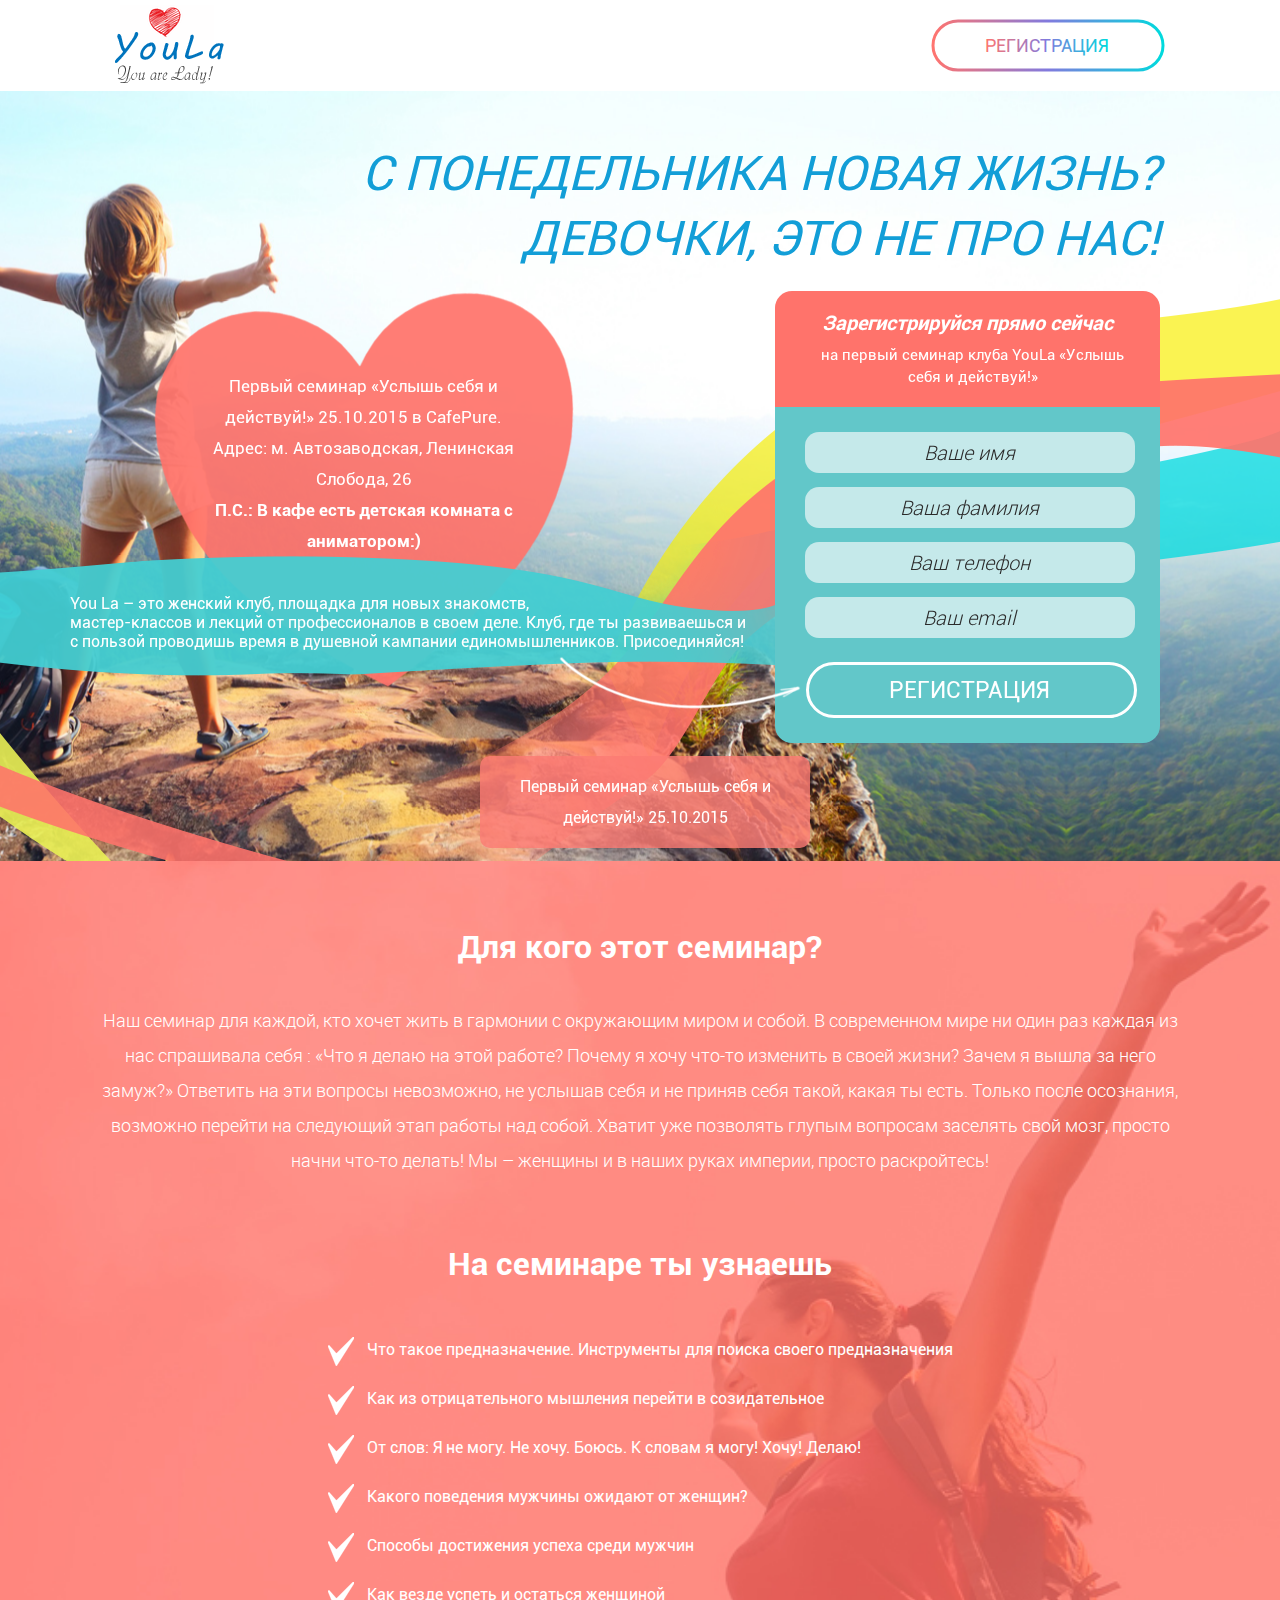
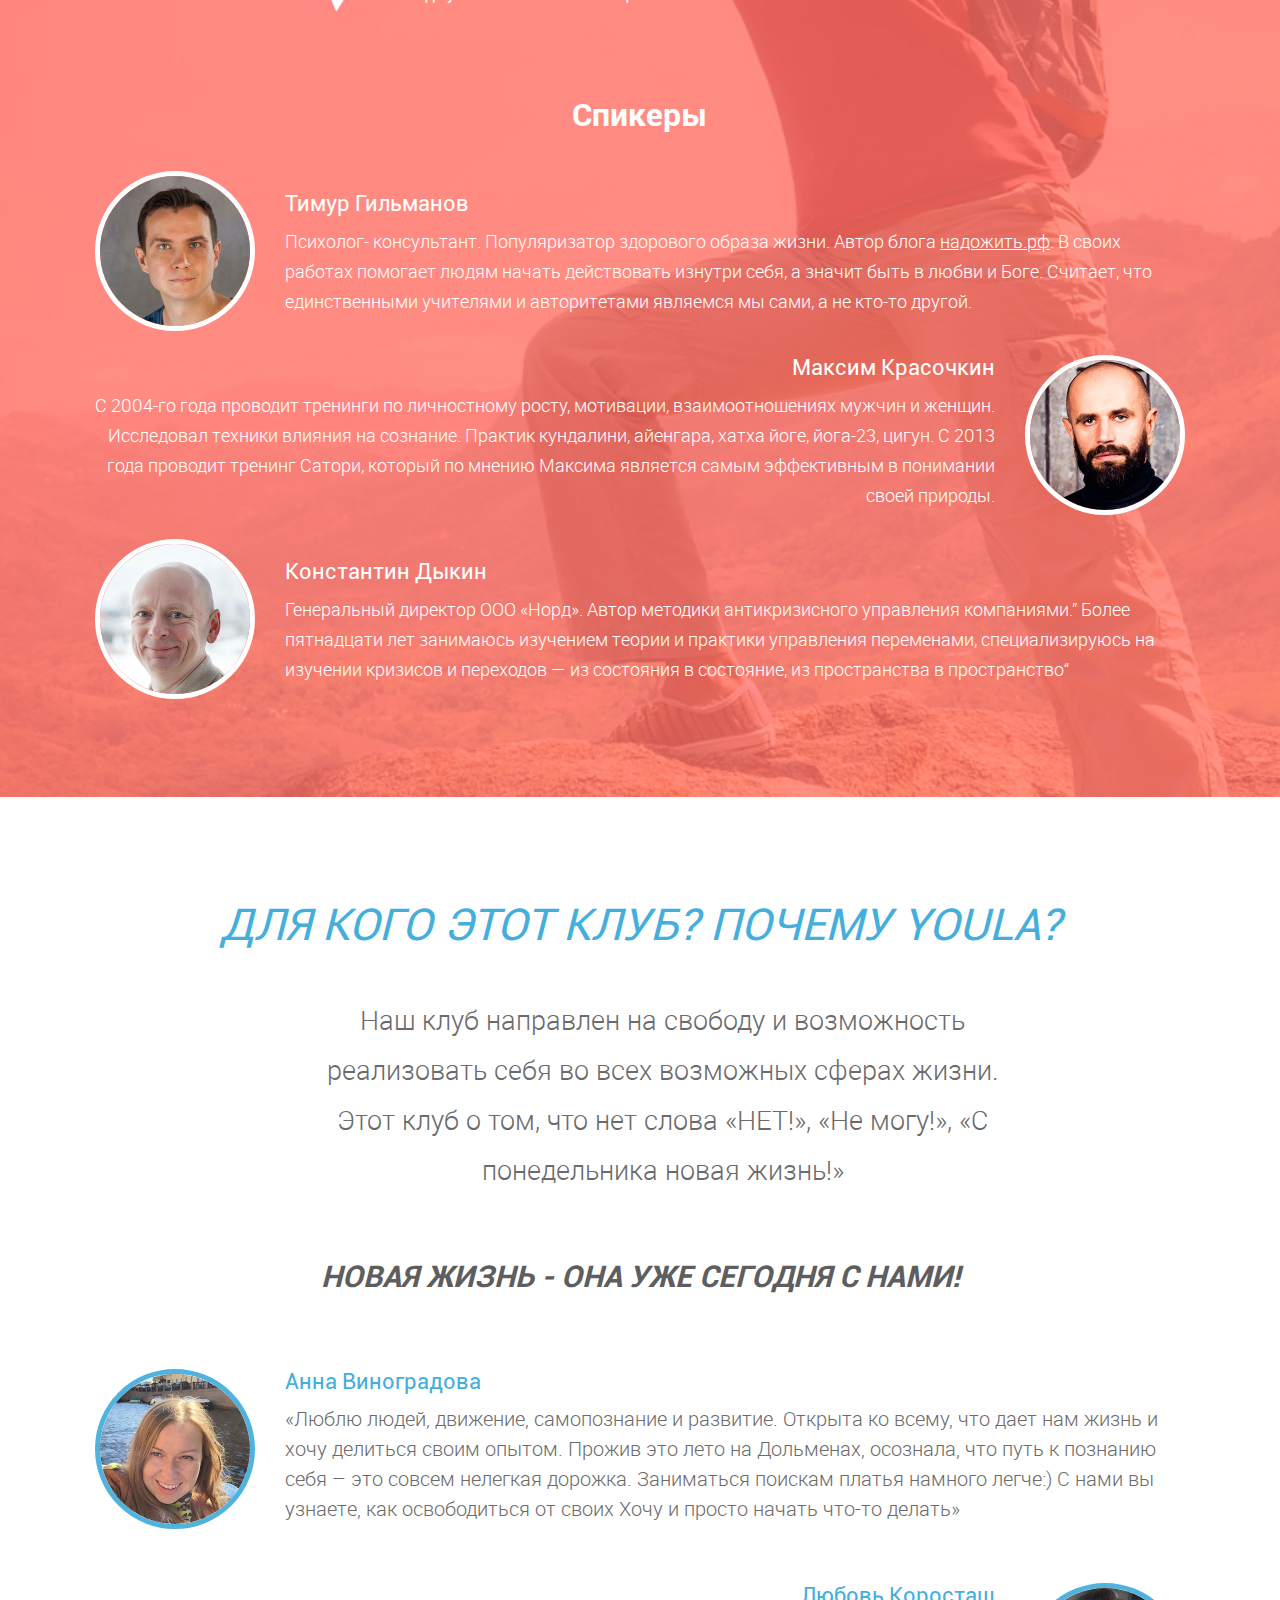
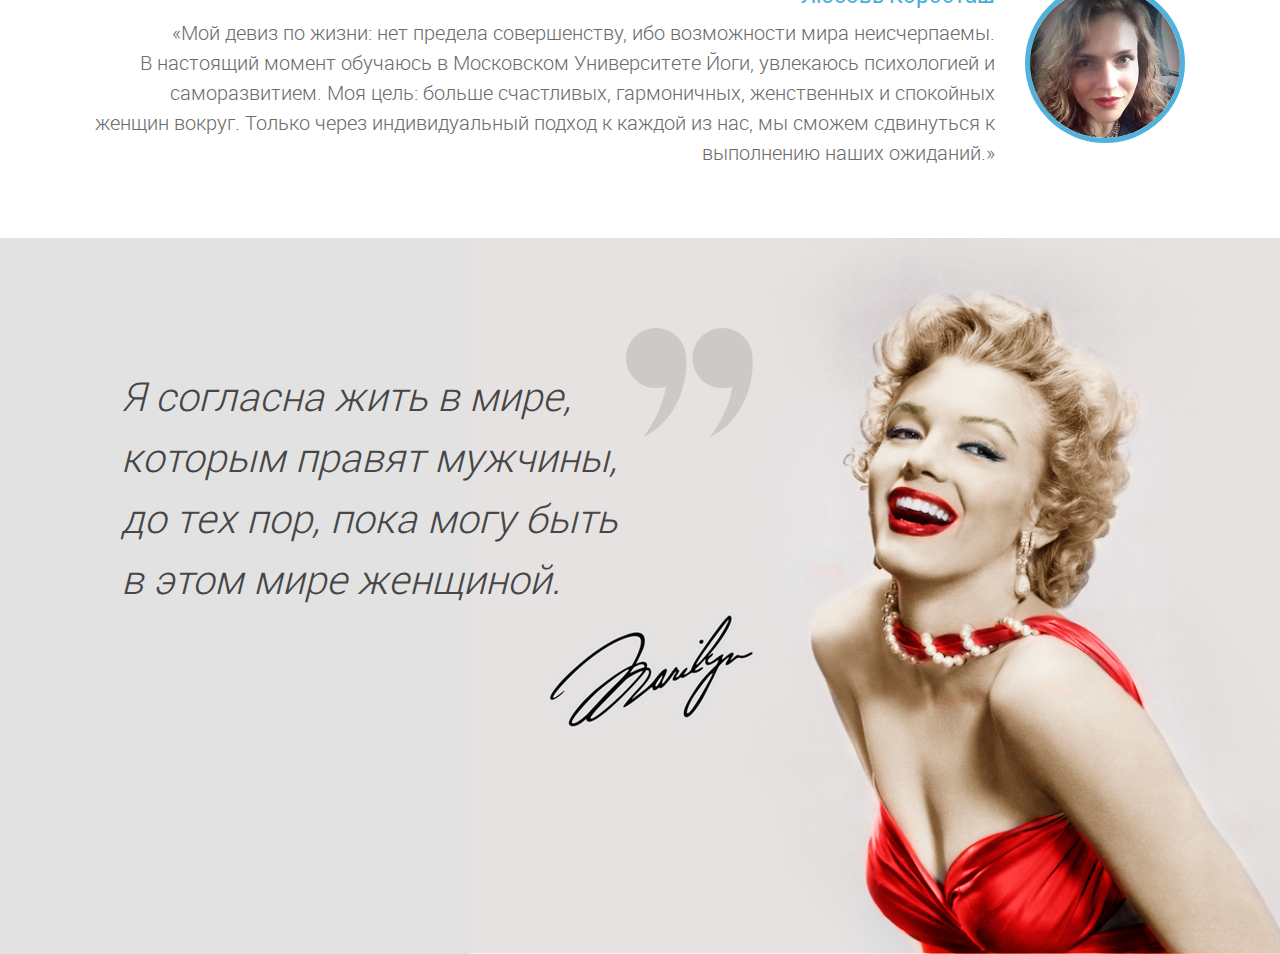
==== commit e8d8fa85: "no message" ====
--- a/index.html
+++ b/index.html
@@ -1,277 +1,277 @@
-<!DOCTYPE html>
-<html>
-<head>
-	<title>Первый семинар «Услышь себя и действуй!</title>
-	<meta name="keywords" content='Первый семинар «Услышь себя и действуй! You La – это женский клуб, площадка для новых знакомств, мастер-классов и лекций от профессионалов в своем деле. Клуб, где ты развиваешься и с пользой проводишь время в душевной кампании единомышленников. Присоединяйся!'>
-	<meta name="description" content='You La – это женский клуб, площадка для новых знакомств, мастер-классов и лекций от профессионалов в своем деле. Клуб, где ты развиваешься и с пользой проводишь время в душевной кампании единомышленников. Присоединяйся!'>
-
-	<meta http-equiv="Content-Type" content="text/html; charset=utf-8">
-	<meta name="viewport" content="width=device-width,minimum-scale=1,maximum-scale=1">
-	<link rel="stylesheet" href="css/reset.css" type="text/css">
-	<link rel="stylesheet" href="css/jquery.fancybox.css" type="text/css">
-	<link rel="stylesheet" href="css/KitAnimate.css" type="text/css">
-	<link href='http://fonts.googleapis.com/css?family=Roboto:400italic,700italic,300,700,300italic,400&subset=cyrillic,latin' rel='stylesheet' type='text/css'>
-	<link rel="stylesheet" href="css/layout.css" type="text/css">
-	<link rel="icon" type="image/vnd.microsoft.icon" href="favicon.ico">
-
-	<meta name="viewport" content="width=1000">
-
-	<script type="text/javascript" src="js/jquery-2.1.1.min.js"></script>
-	<script type="text/javascript" src="js/device.js"></script>
-	<script type="text/javascript" src="js/jquery.fancybox.js"></script>
-	<!--<script type="text/javascript" src="js/jquery.scroll.js"></script>-->
-	<script type="text/javascript" src="js/jssor.js"></script>
-	<script type="text/javascript" src="js/jssor.slider.js"></script>
-	<script type="text/javascript" src="js/TweenMax.min.js"></script>
-	<script type="text/javascript" src="js/swipe.js"></script>
-	<script type="text/javascript" src="js/jquery.stellar.js"></script>
-	<script type="text/javascript" src="js/carousel.lite.js"></script>
-	<script type="text/javascript" src="js/css3-mediaqueries.js"></script>
-	<script type="text/javascript" src="js/jquery.maskedinput.min.js"></script>
-	<script type="text/javascript" src="js/jquery.validate.min.js"></script>
-	<script type="text/javascript" src="js/KitProgress.js"></script>
-	<script type="text/javascript" src="js/KitAnimate.js"></script>
-	<script type="text/javascript" src="js/KitSend.js"></script>
-	<script type="text/javascript" src="js/main.js"></script>
-
-</head>
-<body>
-	<div class="b b-0">
-		<div class="b-block clearfix">
-			<a href="index.html">
-				<img class="logo left" src="i/logo.png">
-			</a>	
-			<a class="button right b-go" data-block=".reg-head" data-offset="20" href="#">
-				<svg width="234" height="53" class="b-gradient-butt" data-id="MyGradientt">
-				    <defs>
-				        <linearGradient id="MyGradientt" x1="0" y1="0" x2="100%" y2="0%">
-				        	<stop offset="0%" stop-color="rgba(255,116,111,1)" />
-				        	<stop offset="50%" class="b-center-point" stop-color="rgba(129,122,222,1)" />
-				        	<stop offset="100%" stop-color="rgba(0,218,221,1)" />
-				        </linearGradient>
-				        <linearGradient id="MyGradientt1" x1="0" y1="0" x2="100%" y2="0%">
-				        	<stop offset="0%" stop-color="rgba(255,116,111,0.1)" />
-				        	<stop offset="50%" class="b-center-point" stop-color="rgba(129,122,222,0.1)" />
-				        	<stop offset="100%" stop-color="rgba(0,218,221,0.1)" />
-				        </linearGradient>
-				        <linearGradient id="MyGradientt2" x1="0" y1="0" x2="100%" y2="0%">
-				        	<stop offset="0%" stop-color="rgba(255,116,111,0.2)" />
-				        	<stop offset="50%" class="b-center-point" stop-color="rgba(129,122,222,0.2)" />
-				        	<stop offset="100%" stop-color="rgba(0,218,221,0.2)" />
-				        </linearGradient>
-				    </defs>
-				  	<rect class="b-gradient-rect" x="2" y="2" rx="25" ry="25" width="230" stroke="url(#MyGradientt)" fill="none" height="49" stroke-width="3"/>
-				  	<text class="b-gradient-text" x="54" y="63%" fill="url(#MyGradientt)">Регистрация</text>
-				</svg>
-			</a>			
-		</div>
-	</div>
-	<div class="b b-1">
-		<div class="b-back" data-stellar-ratio="0.5">
-			
-		</div>
-		<div class="b-block">
-			<div class="image">
-				<div class="heart" data-stellar-ratio="0.85">
-					<p>
-						Первый семинар «Услышь себя и действуй!» 25.10.2015 в CafePure.<br>Адрес: м. Автозаводская, Ленинская Слобода, 26<br>
-						<span>П.С.: В кафе есть детская комната с аниматором:)</span>
-					</p>	
-				</div>
-				<div class="blue-left clearfix">					
-					<h3 class="right">You La – это женский клуб, площадка для новых знакомств,<br>мастер-классов и лекций от профессионалов в своем деле. Клуб, где ты развиваешься и<br>с пользой проводишь время в душевной кампании единомышленников. Присоединяйся!</h3>
-				</div>
-				<div class="yellow-left"></div>
-				<div class="red-left"></div>
-				<div class="yellow-right"></div>
-				<div class="red-right"></div>
-				<div class="blue-right"></div>
-				<div class="red-bottom">
-					<h4>Первый семинар «Услышь себя и действуй!» 25.10.2015</h4>
-				</div>
-			</div>	
-			<div class="clearfix context">
-				<h2 class="right">С понедельника новая жизнь? 
-					Девочки, это не про нас!</h2>
-				<div class="right">
-					<div class="reg-head">
-						<h3>Зарегистрируйся прямо сейчас</h3>
-						<p>на первый семинар клуба YouLa «Услышь себя и действуй!»</p>
-					</div>
-					<form action="kitsend.php" method="POST" id="b-form-10" data-block="#b-popup-2">
-						<div class="reg-form">
-							<input type="text" placeholder="Ваше имя" name="name" required>
-							<input type="text" placeholder="Ваша фамилия" name="1" required>
-							<input type="hidden" name="1-name" value="Фамилия"/>	
-							<input type="text" placeholder="Ваш телефон" name="phone" required>
-							<input type="text" placeholder="Ваш email" name="email" required>
-							<input type="hidden" name="subject" value="Регистрация"/>
-							<a class="button ajax" onclick="$('#b-form-10').submit(); return false;" href="#">Регистрация</a>					
-						</div>
-					</form>
-					<img class="arrow right" src="i/arrow-1.png">
-				</div>
-			</div>		
-		</div>
-	</div>
-	<!-- <div class="b b-3">
-		<div class="b-back" data-stellar-ratio="0.6"></div>
-		<img class="right" src="i/logo_mod.png">
-	</div> -->
-	<div class="b b-4">
-		<div class="b-block">
-			<!-- <img class="lines" src="i/pattern.png"> -->
-			<div class="content clearfix">
-				<h2>Для кого этот семинар?</h2>
-				<div class="b-text">
-					<p>Наш семинар для каждой, кто хочет жить в гармонии с окружающим миром и собой. В современном мире ни один раз каждая из нас спрашивала себя : «Что я делаю на этой работе? Почему я хочу что-то изменить в своей жизни? Зачем я вышла за него замуж?» Ответить на эти вопросы невозможно, не услышав себя и не приняв себя такой, какая ты есть. Только после осознания, возможно перейти на следующий этап работы над собой. Хватит уже позволять глупым вопросам заселять свой мозг, просто начни что-то делать! Мы – женщины и в наших руках империи, просто раскройтесь!</p>
-				</div>
-				<h2>На семинаре ты узнаешь</h2>
-				<div class="b-text">
-					<ul class="b-list">
-						<li>Что такое предназначение.  Инструменты для поиска своего предназначения</li>
-						<li>Как из отрицательного мышления перейти в созидательное</li>
-						<li>От слов: Я  не могу. Не хочу. Боюсь. К словам я мог!  Хочу! Делаю!</li>
-						<li>Какого поведения мужчины ожидают от женщин?</li>
-						<li>Способы достижения успеха среди мужчин</li>
-						<li>Как везде успеть и остаться женщиной</li>				
-					</ul> 
-				</div>
-				<h2>Спикеры</h2>
-				<ul class="b-spiker">
-					<li class="clearfix">
-						<div class="left b-img-cont"><img src="i/b-4/3.jpg" alt=""></div>
-						<div class="right b-desc">
-							<h3>Тимур Гильманов</h3>
-							<p>Психолог- консультант. Популяризатор здорового образа жизни. Автор блога <a href='http://надожить.рф/' target="_blank">надожить.рф</a>. В своих работах помогает людям начать действовать изнутри себя, а значит быть в любви и Боге. Считает, что единственными учителями и авторитетами являемся мы сами, а не кто-то другой.</p>
-						</div>
-					</li>
-					<li class="clearfix">
-						<div class="left b-desc"><h3>Максим Красочкин</h3>
-							<p>С 2004-го года проводит тренинги по личностному росту, мотивации, взаимоотношениях мужчин и женщин. Исследовал техники влияния на сознание. Практик кундалини, айенгара, хатха йоге, йога-23, цигун. С 2013 года проводит тренинг Сатори, который по мнению Максима является самым эффективным в понимании своей природы. </p></div>
-						<div class="right b-img-cont">
-							<img src="i/b-4/1.jpg" alt="">
-						</div>
-					</li>
-					<li class="clearfix">
-						<div class="left b-img-cont"><img src="i/b-4/2.jpg" alt=""></div>
-						<div class="right b-desc">
-							<h3>Константин Дыкин</h3>
-							<p>Генеральный директор ООО «Норд». Автор методики антикризисного управления компаниями.” Более пятнадцати лет занимаюсь изучением теории и практики управления переменами, специализируюсь на изучении кризисов и переходов — из состояния в состояние, из пространства в пространство“</p>
-						</div>
-					</li>
-				</ul>
-				<!-- <div class="left">
-					<h2>Сделай первый шаг на встречу новой жизни!<br>
-						Сегодня! Сейчас!
-					</h2>
-					<h3>
-						Начни с анкеты и узнаешь кто же ты?)<br>
-						Мода начинается в первую очередь с познания себя.
-					</h3>
-					<ul>
-						<li>узнай свой тип внешности</li>					
-						<li>какие цвета из 12 цветотипов в макияже  и в образе 
-							подходят для тебя!</li>
-						<li>получай новости и советы которые будут полезны 
-							ИМЕННО тебе!</li>
-						<li>становись совершенной вместе с сообществом 
-							успешных женщин по всему миру</li>
-						<li>получай поддержку и рекомендации от лучших 
-							специалистов в своей области</li>
-						<li>будь собой и совершенствуйся! Каждый день!</li>					
-					</ul>
-				</div> -->
-				<!-- <div class="right">
-					<h4>Заполни анкету и мы вышлем <br> первый совет от YouLa <br>
-						по твоей внешности!
-					</h4>
-						<input type="text" placeholder="Название поля">
-						<input type="text" placeholder="Название поля">
-						<input type="text" placeholder="Название поля">
-						<input type="text" placeholder="Название поля">
-						<input type="text" placeholder="Название поля">
-						<input type="text" placeholder="Название поля">	
-						<a class="button" href="#">
-							<svg width="334" height="53" class="b-gradient-butt" data-id="MyGradient">
-							    <defs>
-							        <linearGradient id="MyGradient" x1="0" y1="0" x2="100%" y2="0%">
-							        	<stop offset="0%" stop-color="rgba(255,116,111,1)" />
-							        	<stop offset="50%" class="b-center-point" stop-color="rgba(129,122,222,1)" />
-							        	<stop offset="100%" stop-color="rgba(0,218,221,1)" />
-							        </linearGradient>
-							        <linearGradient id="MyGradient1" x1="0" y1="0" x2="100%" y2="0%">
-							        	<stop offset="0%" stop-color="rgba(255,116,111,0.1)" />
-							        	<stop offset="50%" class="b-center-point" stop-color="rgba(129,122,222,0.1)" />
-							        	<stop offset="100%" stop-color="rgba(0,218,221,0.1)" />
-							        </linearGradient>
-							        <linearGradient id="MyGradient2" x1="0" y1="0" x2="100%" y2="0%">
-							        	<stop offset="0%" stop-color="rgba(255,116,111,0.2)" />
-							        	<stop offset="50%" class="b-center-point" stop-color="rgba(129,122,222,0.2)" />
-							        	<stop offset="100%" stop-color="rgba(0,218,221,0.2)" />
-							        </linearGradient>
-							    </defs>
-							  	<rect class="b-gradient-rect" x="2" y="2" rx="25" ry="25" width="330" stroke="url(#MyGradient)" fill="none" height="49" stroke-width="3"/>
-							  	<text class="b-gradient-text" x="86" y="67%" fill="url(#MyGradient)">Регистрация</text>
-							  </svg>
-						</a>		
-						<img class="arrow-2" src="i/arrow-2.png">	
-				</div> -->
-			</div>
-		</div>
-	</div>
-	<div class="b b-2">
-		<div class="b-block">
-			<div class="b-ttt">
-				<h2>Для кого этот клуб? Почему YouLa?</h2>
-				<p>Наш клуб направлен на свободу и возможность реализовать себя во всех возможных сферах жизни. Этот клуб о том, что нет слова «НЕТ!», «Не могу!», «С понедельника новая жизнь!»</p>
-				<h3>Новая жизнь - она уже сегодня с нами!</h3>
-			</div>
-			<ul class="b-spiker">
-				<li class="clearfix">
-					<div class="left b-img-cont"><img src="i/b-2/1.jpg" alt=""></div>
-					<div class="right b-desc">
-						<h3>Анна Виноградова</h3>
-						<p>«Люблю людей, движение, самопознание и развитие. Открыта ко всему, что дает нам жизнь и хочу делиться своим опытом. Прожив это лето на Дольменах, осознала, что путь к познанию себя – это совсем нелегкая дорожка. Заниматься поискам платья намного легче:) С нами вы узнаете, как освободиться от своих Хочу и просто начать что-то делать»</p>
-					</div>
-				</li>
-				<li class="clearfix">
-					<div class="left b-desc"><h3>Любовь Коросташ</h3>
-						<p>«Мой девиз по жизни: нет предела совершенству, ибо возможности мира неисчерпаемы.<br>В настоящий момент обучаюсь в Московском Университет Йоги, увлекаюсь психологией и саморазвитием. Моя цель: больше счастливых, гармоничных, женственных и спокойных женщин вокруг. Только через индивидуальный подход к каждой из нас, мы сможем сдвинуться к выполнению наших ожиданий.» </p></div>
-					<div class="right b-img-cont">
-						<img src="i/b-2/2.jpg" alt="">
-					</div>
-				</li>
-			</ul>
-		</div>
-	</div>
-	<div class="b b-5">
-		<div class="b-block">
-			<img class="qoutes" src="i/qoute.png">
-			<img class="paint" src="i/paint.png">
-			<p>
-				Я согласна жить в мире, 
-				которым правят мужчины, 
-				до тех пор, пока могу быть
-				в этом мире женщиной.
-			</p>
-		</div>
-	</div>
-<div style="display:none;">
-		<div id="b-popup-2">
-			<div class="b-thanks b-popup">
-				<h3>Спасибо за регистрацию!</h3>
-				<h4>Стоимость семинара 1000 руб</h4>
-				<a href="robo.php?name=">Оплатить</a>
-			</div>
-		</div>
-		<div id="b-popup-error">
-			<div class="b-thanks b-popup">
-				<h3>Ошибка отправки!</h3>
-				<h4>Приносим свои извинения. Пожалуйста, попробуйте отправить Вашу заявку позже.</h4>
-				<input type="submit" class="b-orange-butt" onclick="$.fancybox.close(); return false;" value="Закрыть">
-			</div>
-		</div>
-	</div>
-</body>
+<!DOCTYPE html>
+<html>
+<head>
+	<title>Первый семинар «Услышь себя и действуй!</title>
+	<meta name="keywords" content='Первый семинар «Услышь себя и действуй! You La – это женский клуб, площадка для новых знакомств, мастер-классов и лекций от профессионалов в своем деле. Клуб, где ты развиваешься и с пользой проводишь время в душевной кампании единомышленников. Присоединяйся!'>
+	<meta name="description" content='You La – это женский клуб, площадка для новых знакомств, мастер-классов и лекций от профессионалов в своем деле. Клуб, где ты развиваешься и с пользой проводишь время в душевной кампании единомышленников. Присоединяйся!'>
+
+	<meta http-equiv="Content-Type" content="text/html; charset=utf-8">
+	<meta name="viewport" content="width=device-width,minimum-scale=1,maximum-scale=1">
+	<link rel="stylesheet" href="css/reset.css" type="text/css">
+	<link rel="stylesheet" href="css/jquery.fancybox.css" type="text/css">
+	<link rel="stylesheet" href="css/KitAnimate.css" type="text/css">
+	<link href='http://fonts.googleapis.com/css?family=Roboto:400italic,700italic,300,700,300italic,400&subset=cyrillic,latin' rel='stylesheet' type='text/css'>
+	<link rel="stylesheet" href="css/layout.css" type="text/css">
+	<link rel="icon" type="image/vnd.microsoft.icon" href="favicon.ico">
+
+	<meta name="viewport" content="width=1000">
+
+	<script type="text/javascript" src="js/jquery-2.1.1.min.js"></script>
+	<script type="text/javascript" src="js/device.js"></script>
+	<script type="text/javascript" src="js/jquery.fancybox.js"></script>
+	<!--<script type="text/javascript" src="js/jquery.scroll.js"></script>-->
+	<script type="text/javascript" src="js/jssor.js"></script>
+	<script type="text/javascript" src="js/jssor.slider.js"></script>
+	<script type="text/javascript" src="js/TweenMax.min.js"></script>
+	<script type="text/javascript" src="js/swipe.js"></script>
+	<script type="text/javascript" src="js/jquery.stellar.js"></script>
+	<script type="text/javascript" src="js/carousel.lite.js"></script>
+	<script type="text/javascript" src="js/css3-mediaqueries.js"></script>
+	<script type="text/javascript" src="js/jquery.maskedinput.min.js"></script>
+	<script type="text/javascript" src="js/jquery.validate.min.js"></script>
+	<script type="text/javascript" src="js/KitProgress.js"></script>
+	<script type="text/javascript" src="js/KitAnimate.js"></script>
+	<script type="text/javascript" src="js/KitSend.js"></script>
+	<script type="text/javascript" src="js/main.js"></script>
+
+</head>
+<body>
+	<div class="b b-0">
+		<div class="b-block clearfix">
+			<a href="index.html">
+				<img class="logo left" src="i/logo.png">
+			</a>	
+			<a class="button right b-go" data-block=".reg-head" data-offset="20" href="#">
+				<svg width="234" height="53" class="b-gradient-butt" data-id="MyGradientt">
+				    <defs>
+				        <linearGradient id="MyGradientt" x1="0" y1="0" x2="100%" y2="0%">
+				        	<stop offset="0%" stop-color="rgba(255,116,111,1)" />
+				        	<stop offset="50%" class="b-center-point" stop-color="rgba(129,122,222,1)" />
+				        	<stop offset="100%" stop-color="rgba(0,218,221,1)" />
+				        </linearGradient>
+				        <linearGradient id="MyGradientt1" x1="0" y1="0" x2="100%" y2="0%">
+				        	<stop offset="0%" stop-color="rgba(255,116,111,0.1)" />
+				        	<stop offset="50%" class="b-center-point" stop-color="rgba(129,122,222,0.1)" />
+				        	<stop offset="100%" stop-color="rgba(0,218,221,0.1)" />
+				        </linearGradient>
+				        <linearGradient id="MyGradientt2" x1="0" y1="0" x2="100%" y2="0%">
+				        	<stop offset="0%" stop-color="rgba(255,116,111,0.2)" />
+				        	<stop offset="50%" class="b-center-point" stop-color="rgba(129,122,222,0.2)" />
+				        	<stop offset="100%" stop-color="rgba(0,218,221,0.2)" />
+				        </linearGradient>
+				    </defs>
+				  	<rect class="b-gradient-rect" x="2" y="2" rx="25" ry="25" width="230" stroke="url(#MyGradientt)" fill="none" height="49" stroke-width="3"/>
+				  	<text class="b-gradient-text" x="54" y="63%" fill="url(#MyGradientt)">Регистрация</text>
+				</svg>
+			</a>			
+		</div>
+	</div>
+	<div class="b b-1">
+		<div class="b-back" data-stellar-ratio="0.5">
+			
+		</div>
+		<div class="b-block">
+			<div class="image">
+				<div class="heart" data-stellar-ratio="0.85">
+					<p>
+						Первый семинар «Услышь себя и действуй!» 25.10.2015 в CafePure.<br>Адрес: м. Автозаводская, Ленинская Слобода, 26<br>
+						<span>П.С.: В кафе есть детская комната с аниматором:)</span>
+					</p>	
+				</div>
+				<div class="blue-left clearfix">					
+					<h3 class="right">You La – это женский клуб, площадка для новых знакомств,<br>мастер-классов и лекций от профессионалов в своем деле. Клуб, где ты развиваешься и<br>с пользой проводишь время в душевной кампании единомышленников. Присоединяйся!</h3>
+				</div>
+				<div class="yellow-left"></div>
+				<div class="red-left"></div>
+				<div class="yellow-right"></div>
+				<div class="red-right"></div>
+				<div class="blue-right"></div>
+				<div class="red-bottom">
+					<h4>Первый семинар «Услышь себя и действуй!» 25.10.2015</h4>
+				</div>
+			</div>	
+			<div class="clearfix context">
+				<h2 class="right">С понедельника новая жизнь? 
+					Девочки, это не про нас!</h2>
+				<div class="right">
+					<div class="reg-head">
+						<h3>Зарегистрируйся прямо сейчас</h3>
+						<p>на первый семинар клуба YouLa «Услышь себя и действуй!»</p>
+					</div>
+					<form action="kitsend.php" method="POST" id="b-form-10" data-block="#b-popup-2">
+						<div class="reg-form">
+							<input type="text" placeholder="Ваше имя" name="name" required>
+							<input type="text" placeholder="Ваша фамилия" name="1" required>
+							<input type="hidden" name="1-name" value="Фамилия"/>	
+							<input type="text" placeholder="Ваш телефон" name="phone" required>
+							<input type="text" placeholder="Ваш email" name="email" required>
+							<input type="hidden" name="subject" value="Регистрация"/>
+							<a class="button ajax" onclick="$('#b-form-10').submit(); return false;" href="#">Регистрация</a>				
+						</div>
+					</form>
+					<img class="arrow right" src="i/arrow-1.png">
+				</div>
+			</div>		
+		</div>
+	</div>
+	<!-- <div class="b b-3">
+		<div class="b-back" data-stellar-ratio="0.6"></div>
+		<img class="right" src="i/logo_mod.png">
+	</div> -->
+	<div class="b b-4">
+		<div class="b-block">
+			<!-- <img class="lines" src="i/pattern.png"> -->
+			<div class="content clearfix">
+				<h2>Для кого этот семинар?</h2>
+				<div class="b-text">
+					<p>Наш семинар для каждой, кто хочет жить в гармонии с окружающим миром и собой. В современном мире ни один раз каждая из нас спрашивала себя : «Что я делаю на этой работе? Почему я хочу что-то изменить в своей жизни? Зачем я вышла за него замуж?» Ответить на эти вопросы невозможно, не услышав себя и не приняв себя такой, какая ты есть. Только после осознания, возможно перейти на следующий этап работы над собой. Хватит уже позволять глупым вопросам заселять свой мозг, просто начни что-то делать! Мы – женщины и в наших руках империи, просто раскройтесь!</p>
+				</div>
+				<h2>На семинаре ты узнаешь</h2>
+				<div class="b-text">
+					<ul class="b-list">
+						<li>Что такое предназначение.  Инструменты для поиска своего предназначения</li>
+						<li>Как из отрицательного мышления перейти в созидательное</li>
+						<li>От слов: Я  не могу. Не хочу. Боюсь. К словам я могу!  Хочу! Делаю!</li>
+						<li>Какого поведения мужчины ожидают от женщин?</li>
+						<li>Способы достижения успеха среди мужчин</li>
+						<li>Как везде успеть и остаться женщиной</li>				
+					</ul> 
+				</div>
+				<h2>Спикеры</h2>
+				<ul class="b-spiker">
+					<li class="clearfix">
+						<div class="left b-img-cont"><img src="i/b-4/3.jpg" alt=""></div>
+						<div class="right b-desc">
+							<h3>Тимур Гильманов</h3>
+							<p>Психолог- консультант. Популяризатор здорового образа жизни. Автор блога <a href='http://надожить.рф/' target="_blank">надожить.рф</a>. В своих работах помогает людям начать действовать изнутри себя, а значит быть в любви и Боге. Считает, что единственными учителями и авторитетами являемся мы сами, а не кто-то другой.</p>
+						</div>
+					</li>
+					<li class="clearfix">
+						<div class="left b-desc"><h3>Максим Красочкин</h3>
+							<p>С 2004-го года проводит тренинги по личностному росту, мотивации, взаимоотношениях мужчин и женщин. Исследовал техники влияния на сознание. Практик кундалини, айенгара, хатха йоге, йога-23, цигун. С 2013 года проводит тренинг Сатори, который по мнению Максима является самым эффективным в понимании своей природы. </p></div>
+						<div class="right b-img-cont">
+							<img src="i/b-4/1.jpg" alt="">
+						</div>
+					</li>
+					<li class="clearfix">
+						<div class="left b-img-cont"><img src="i/b-4/2.jpg" alt=""></div>
+						<div class="right b-desc">
+							<h3>Константин Дыкин</h3>
+							<p>Генеральный директор ООО «Норд». Автор методики антикризисного управления компаниями.” Более пятнадцати лет занимаюсь изучением теории и практики управления переменами, специализируюсь на изучении кризисов и переходов — из состояния в состояние, из пространства в пространство“</p>
+						</div>
+					</li>
+				</ul>
+				<!-- <div class="left">
+					<h2>Сделай первый шаг на встречу новой жизни!<br>
+						Сегодня! Сейчас!
+					</h2>
+					<h3>
+						Начни с анкеты и узнаешь кто же ты?)<br>
+						Мода начинается в первую очередь с познания себя.
+					</h3>
+					<ul>
+						<li>узнай свой тип внешности</li>					
+						<li>какие цвета из 12 цветотипов в макияже  и в образе 
+							подходят для тебя!</li>
+						<li>получай новости и советы которые будут полезны 
+							ИМЕННО тебе!</li>
+						<li>становись совершенной вместе с сообществом 
+							успешных женщин по всему миру</li>
+						<li>получай поддержку и рекомендации от лучших 
+							специалистов в своей области</li>
+						<li>будь собой и совершенствуйся! Каждый день!</li>					
+					</ul>
+				</div> -->
+				<!-- <div class="right">
+					<h4>Заполни анкету и мы вышлем <br> первый совет от YouLa <br>
+						по твоей внешности!
+					</h4>
+						<input type="text" placeholder="Название поля">
+						<input type="text" placeholder="Название поля">
+						<input type="text" placeholder="Название поля">
+						<input type="text" placeholder="Название поля">
+						<input type="text" placeholder="Название поля">
+						<input type="text" placeholder="Название поля">	
+						<a class="button" href="#">
+							<svg width="334" height="53" class="b-gradient-butt" data-id="MyGradient">
+							    <defs>
+							        <linearGradient id="MyGradient" x1="0" y1="0" x2="100%" y2="0%">
+							        	<stop offset="0%" stop-color="rgba(255,116,111,1)" />
+							        	<stop offset="50%" class="b-center-point" stop-color="rgba(129,122,222,1)" />
+							        	<stop offset="100%" stop-color="rgba(0,218,221,1)" />
+							        </linearGradient>
+							        <linearGradient id="MyGradient1" x1="0" y1="0" x2="100%" y2="0%">
+							        	<stop offset="0%" stop-color="rgba(255,116,111,0.1)" />
+							        	<stop offset="50%" class="b-center-point" stop-color="rgba(129,122,222,0.1)" />
+							        	<stop offset="100%" stop-color="rgba(0,218,221,0.1)" />
+							        </linearGradient>
+							        <linearGradient id="MyGradient2" x1="0" y1="0" x2="100%" y2="0%">
+							        	<stop offset="0%" stop-color="rgba(255,116,111,0.2)" />
+							        	<stop offset="50%" class="b-center-point" stop-color="rgba(129,122,222,0.2)" />
+							        	<stop offset="100%" stop-color="rgba(0,218,221,0.2)" />
+							        </linearGradient>
+							    </defs>
+							  	<rect class="b-gradient-rect" x="2" y="2" rx="25" ry="25" width="330" stroke="url(#MyGradient)" fill="none" height="49" stroke-width="3"/>
+							  	<text class="b-gradient-text" x="86" y="67%" fill="url(#MyGradient)">Регистрация</text>
+							  </svg>
+						</a>		
+						<img class="arrow-2" src="i/arrow-2.png">	
+				</div> -->
+			</div>
+		</div>
+	</div>
+	<div class="b b-2">
+		<div class="b-block">
+			<div class="b-ttt">
+				<h2>Для кого этот клуб? Почему YouLa?</h2>
+				<p>Наш клуб направлен на свободу и возможность реализовать себя во всех возможных сферах жизни. Этот клуб о том, что нет слова «НЕТ!», «Не могу!», «С понедельника новая жизнь!»</p>
+				<h3>Новая жизнь - она уже сегодня с нами!</h3>
+			</div>
+			<ul class="b-spiker">
+				<li class="clearfix">
+					<div class="left b-img-cont"><img src="i/b-2/1.jpg" alt=""></div>
+					<div class="right b-desc">
+						<h3>Анна Виноградова</h3>
+						<p>«Люблю людей, движение, самопознание и развитие. Открыта ко всему, что дает нам жизнь и хочу делиться своим опытом. Прожив это лето на Дольменах, осознала, что путь к познанию себя – это совсем нелегкая дорожка. Заниматься поискам платья намного легче:) С нами вы узнаете, как освободиться от своих Хочу и просто начать что-то делать»</p>
+					</div>
+				</li>
+				<li class="clearfix">
+					<div class="left b-desc"><h3>Любовь Коросташ</h3>
+						<p>«Мой девиз по жизни: нет предела совершенству, ибо возможности мира неисчерпаемы.<br>В настоящий момент обучаюсь в Московском Университете Йоги, увлекаюсь психологией и саморазвитием. Моя цель: больше счастливых, гармоничных, женственных и спокойных женщин вокруг. Только через индивидуальный подход к каждой из нас, мы сможем сдвинуться к выполнению наших ожиданий.» </p></div>
+					<div class="right b-img-cont">
+						<img src="i/b-2/2.jpg" alt="">
+					</div>
+				</li>
+			</ul>
+		</div>
+	</div>
+	<div class="b b-5">
+		<div class="b-block">
+			<img class="qoutes" src="i/qoute.png">
+			<img class="paint" src="i/paint.png">
+			<p>
+				Я согласна жить в мире, 
+				которым правят мужчины, 
+				до тех пор, пока могу быть
+				в этом мире женщиной.
+			</p>
+		</div>
+	</div>
+<div style="display:none;">
+		<div id="b-popup-2">
+			<div class="b-thanks b-popup">
+				<h3>Спасибо за регистрацию!</h3>
+				<h4>Спасибо за регистрацию, в течении часа вы получите программу семинара и информацию об оплате. Стоимость семинара 1000р</h4>
+				<a href="#" onclick="$.fancybox.close(); return false;">Закрыть</a>
+			</div>
+		</div>
+		<div id="b-popup-error">
+			<div class="b-thanks b-popup">
+				<h3>Ошибка отправки!</h3>
+				<h4>Приносим свои извинения. Пожалуйста, попробуйте отправить Вашу заявку позже.</h4>
+				<input type="submit" class="b-orange-butt" onclick="$.fancybox.close(); return false;" value="Закрыть">
+			</div>
+		</div>
+	</div>
+</body>
 </html>--- a/css/KitAnimate.css
+++ b/css/KitAnimate.css
@@ -1,116 +1,116 @@
-.fadeRight,
-.fadeLeft,
-.fadeIn,
-.fadeDown{
-	-webkit-transition: all 800ms ease-out;
-	   -moz-transition: all 800ms ease-out;
-	    -ms-transition: all 800ms ease-out;
-	   	 -o-transition: all 800ms ease-out;
-			transition: all 800ms ease-out;
-}
-
-.fadeRight{
-	-webkit-transform: translateX(100px);
-	   -moz-transform: translateX(100px);
-    	-ms-transform: translateX(100px);
-    	 -o-transform: translateX(100px); 
-    		transform: translateX(100px);
-   	opacity: 0;
-}
-	.fadeRight-show{
-		-webkit-transform: translateX(0px);
-		   -moz-transform: translateX(0px);
-	    	-ms-transform: translateX(0px);
-	    	 -o-transform: translateX(0px); 
-	    		transform: translateX(0px);
-	    opacity: 1;
-	}
-.fadeLeft{
-	-webkit-transform: translateX(-100px);
-	   -moz-transform: translateX(-100px);
-    	-ms-transform: translateX(-100px);
-    	 -o-transform: translateX(-100px); 
-    		transform: translateX(-100px);
-   	opacity: 0;
-}
-	.fadeLeft-show{
-		-webkit-transform: translateX(0px);
-		   -moz-transform: translateX(0px);
-	    	-ms-transform: translateX(0px);
-	    	 -o-transform: translateX(0px); 
-	    		transform: translateX(0px);
-	    opacity: 1;
-	}
-.fadeDown{
-	-webkit-transform: translateY(50px);
-	   -moz-transform: translateY(50px);
-    	-ms-transform: translateY(50px);
-    	 -o-transform: translateY(50px); 
-    		transform: translateY(50px);
-   	opacity: 0;
-}
-	.fadeDown-show{
-		-webkit-transform: translateY(0px);
-		   -moz-transform: translateY(0px);
-	    	-ms-transform: translateY(0px);
-	    	 -o-transform: translateY(0px); 
-	    		transform: translateY(0px);
-	    opacity: 1;
-	}	
-.fadeIn{
-   	opacity: 0;
-}
-	.fadeIn-show{
-	    opacity: 1;
-	}
-.scale{
-	-webkit-transition: all 1800ms ease-out;
-	   -moz-transition: all 1800ms ease-out;
-	    -ms-transition: all 1800ms ease-out;
-	   	 -o-transition: all 1800ms ease-out;
-			transition: all 1800ms ease-out;
-	-webkit-transform: scale(0);
-	   -moz-transform: scale(0);
-    	-ms-transform: scale(0);
-    	 -o-transform: scale(0); 
-    		transform: scale(0);
-    opacity: 0;
-}
-	.scale-show{
-		-webkit-transform: scale(1);
-		   -moz-transform: scale(1);
-	    	-ms-transform: scale(1);
-	    	 -o-transform: scale(1); 
-	    		transform: scale(1);
-	    opacity: 1;
-	}
-
-
-/*Кастомные анимации*/
-.procAnim-1 .b-proc-high,
-.procAnim-2 .b-proc-high,
-.procAnim-3 .b-proc-high{
-	-webkit-transition: all 1000ms linear;
-	   -moz-transition: all 1000ms linear;
-	    -ms-transition: all 1000ms linear;
-	   	 -o-transition: all 1000ms linear;
-			transition: all 1000ms linear;
-}
-.procAnim-1 .b-proc-high{
-	height: 0px;
-}
-	.procAnim-1-show .b-proc-high{
-		height: 80px;
-	}
-.procAnim-2 .b-proc-high{
-	height: 0px;
-}
-	.procAnim-2-show .b-proc-high{
-		height: 120px;
-	}
-.procAnim-3 .b-proc-high{
-	height: 0px;
-}
-	.procAnim-3-show .b-proc-high{
-		height: 210px;
-	}
+.fadeRight,
+.fadeLeft,
+.fadeIn,
+.fadeDown{
+	-webkit-transition: all 800ms ease-out;
+	   -moz-transition: all 800ms ease-out;
+	    -ms-transition: all 800ms ease-out;
+	   	 -o-transition: all 800ms ease-out;
+			transition: all 800ms ease-out;
+}
+
+.fadeRight{
+	-webkit-transform: translateX(100px);
+	   -moz-transform: translateX(100px);
+    	-ms-transform: translateX(100px);
+    	 -o-transform: translateX(100px); 
+    		transform: translateX(100px);
+   	opacity: 0;
+}
+	.fadeRight-show{
+		-webkit-transform: translateX(0px);
+		   -moz-transform: translateX(0px);
+	    	-ms-transform: translateX(0px);
+	    	 -o-transform: translateX(0px); 
+	    		transform: translateX(0px);
+	    opacity: 1;
+	}
+.fadeLeft{
+	-webkit-transform: translateX(-100px);
+	   -moz-transform: translateX(-100px);
+    	-ms-transform: translateX(-100px);
+    	 -o-transform: translateX(-100px); 
+    		transform: translateX(-100px);
+   	opacity: 0;
+}
+	.fadeLeft-show{
+		-webkit-transform: translateX(0px);
+		   -moz-transform: translateX(0px);
+	    	-ms-transform: translateX(0px);
+	    	 -o-transform: translateX(0px); 
+	    		transform: translateX(0px);
+	    opacity: 1;
+	}
+.fadeDown{
+	-webkit-transform: translateY(50px);
+	   -moz-transform: translateY(50px);
+    	-ms-transform: translateY(50px);
+    	 -o-transform: translateY(50px); 
+    		transform: translateY(50px);
+   	opacity: 0;
+}
+	.fadeDown-show{
+		-webkit-transform: translateY(0px);
+		   -moz-transform: translateY(0px);
+	    	-ms-transform: translateY(0px);
+	    	 -o-transform: translateY(0px); 
+	    		transform: translateY(0px);
+	    opacity: 1;
+	}	
+.fadeIn{
+   	opacity: 0;
+}
+	.fadeIn-show{
+	    opacity: 1;
+	}
+.scale{
+	-webkit-transition: all 1800ms ease-out;
+	   -moz-transition: all 1800ms ease-out;
+	    -ms-transition: all 1800ms ease-out;
+	   	 -o-transition: all 1800ms ease-out;
+			transition: all 1800ms ease-out;
+	-webkit-transform: scale(0);
+	   -moz-transform: scale(0);
+    	-ms-transform: scale(0);
+    	 -o-transform: scale(0); 
+    		transform: scale(0);
+    opacity: 0;
+}
+	.scale-show{
+		-webkit-transform: scale(1);
+		   -moz-transform: scale(1);
+	    	-ms-transform: scale(1);
+	    	 -o-transform: scale(1); 
+	    		transform: scale(1);
+	    opacity: 1;
+	}
+
+
+/*Кастомные анимации*/
+.procAnim-1 .b-proc-high,
+.procAnim-2 .b-proc-high,
+.procAnim-3 .b-proc-high{
+	-webkit-transition: all 1000ms linear;
+	   -moz-transition: all 1000ms linear;
+	    -ms-transition: all 1000ms linear;
+	   	 -o-transition: all 1000ms linear;
+			transition: all 1000ms linear;
+}
+.procAnim-1 .b-proc-high{
+	height: 0px;
+}
+	.procAnim-1-show .b-proc-high{
+		height: 80px;
+	}
+.procAnim-2 .b-proc-high{
+	height: 0px;
+}
+	.procAnim-2-show .b-proc-high{
+		height: 120px;
+	}
+.procAnim-3 .b-proc-high{
+	height: 0px;
+}
+	.procAnim-3-show .b-proc-high{
+		height: 210px;
+	}
--- a/css/layout.css
+++ b/css/layout.css
@@ -706,6 +706,7 @@
 		color: #FFF;
 		margin-bottom: 10px;
 		font-size: 20px;
+		padding: 0 20px;
 	}
 	.b-thanks a{
 		border: 3px solid #fff;
